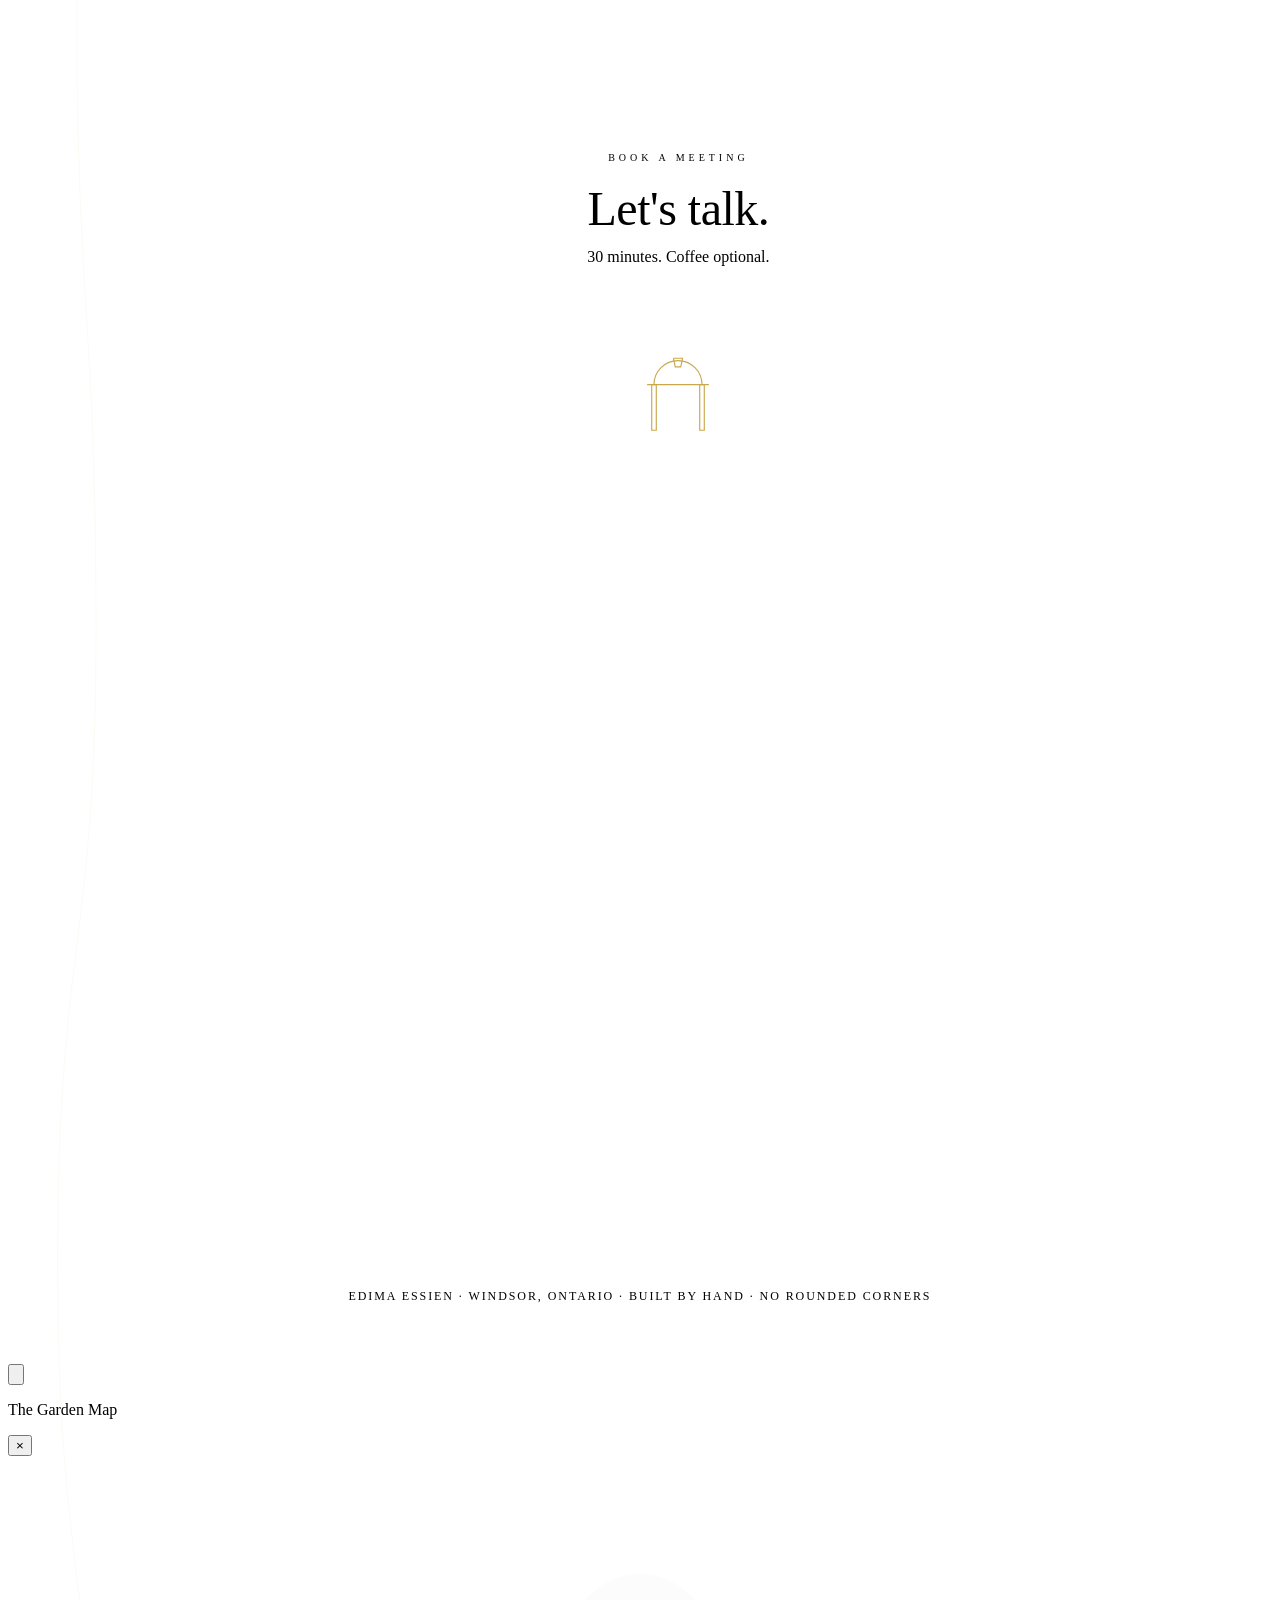
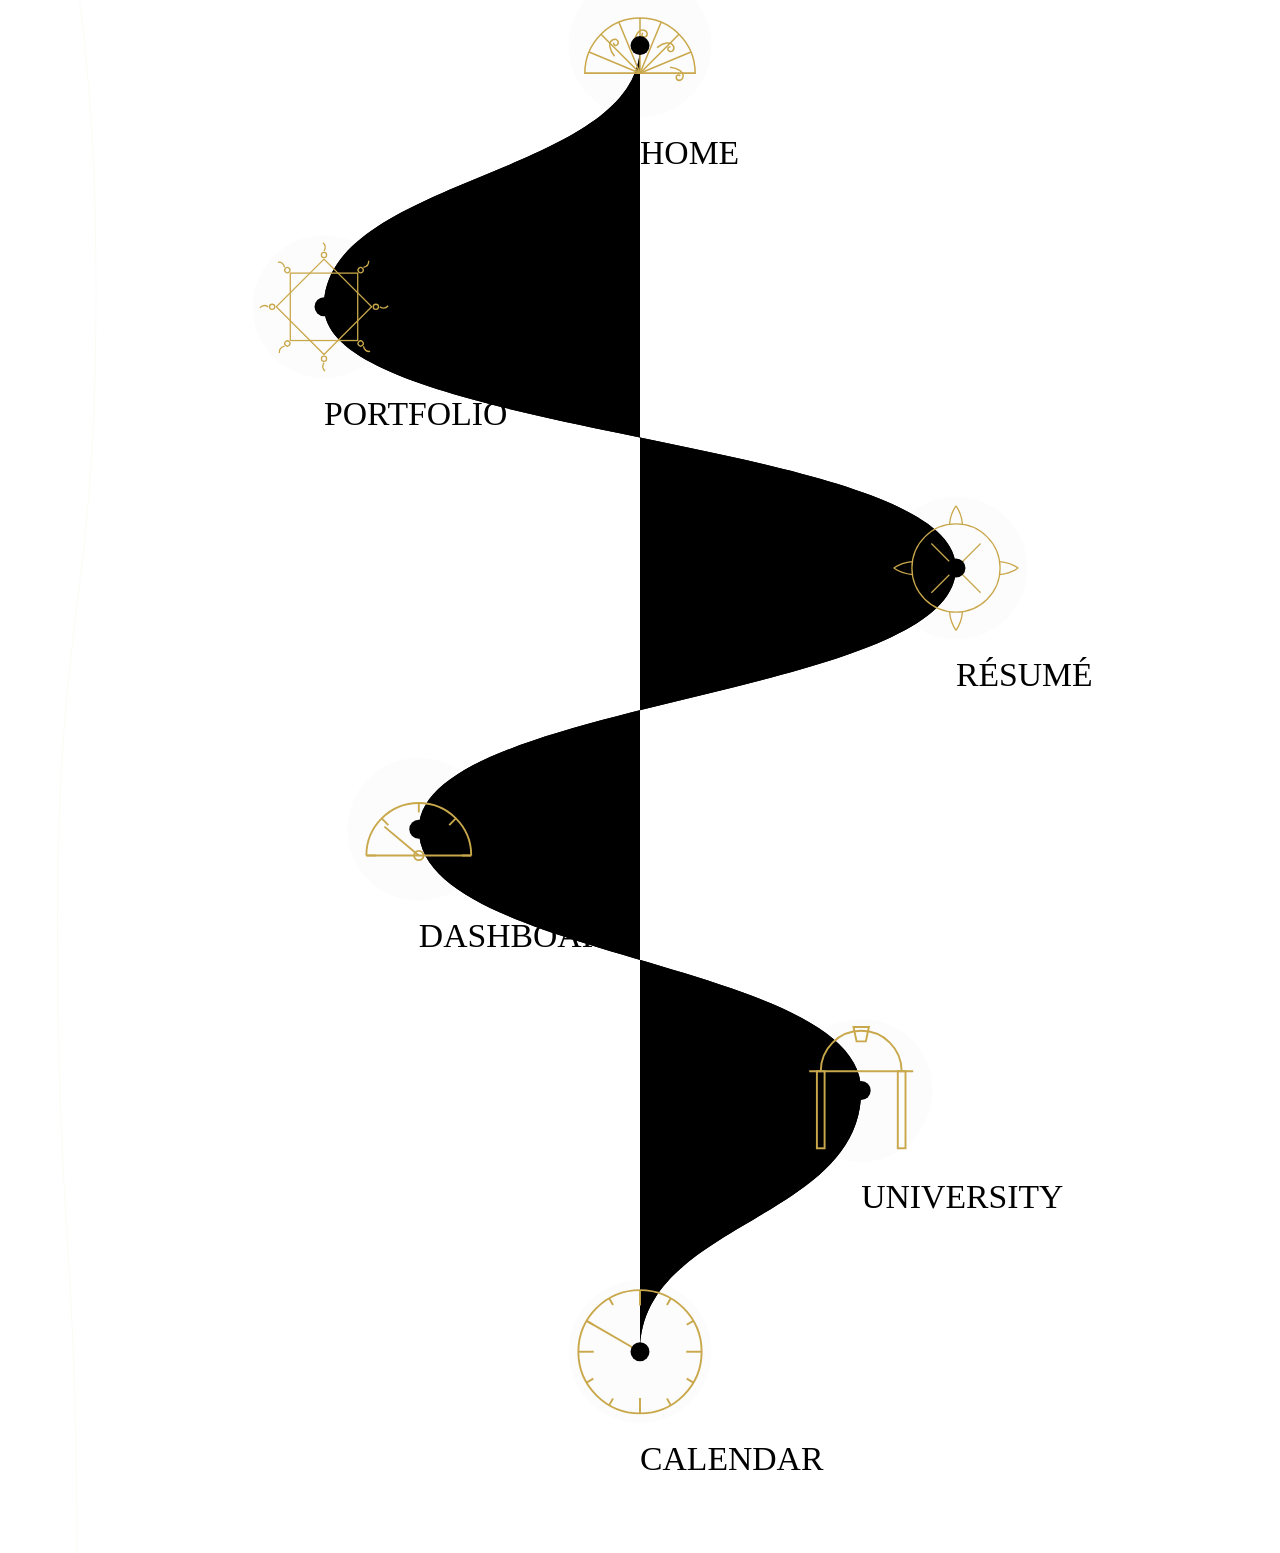
==== calendar.html @ 0ac31680 "Add files via upload" ====
<!DOCTYPE html>
<html lang="en">
<head>
<meta charset="UTF-8">
<meta name="viewport" content="width=device-width, initial-scale=1.0">
<title>Book a Meeting &mdash; Edima Essien</title>
<meta name="description" content="Book a meeting with Edima Essien. 30 minutes. Coffee optional.">
<link rel="preconnect" href="https://fonts.googleapis.com">
<link rel="preconnect" href="https://fonts.gstatic.com" crossorigin>
<link rel="stylesheet" href="style.css">
<link href="https://fonts.googleapis.com/css2?family=Fraunces:ital,opsz,wght@0,9..144,300;0,9..144,400;0,9..144,500;0,9..144,600;1,9..144,300;1,9..144,400;1,9..144,500&family=Space+Grotesk:wght@300;400;500;600&display=swap" rel="stylesheet">
<style>
  .page-label{font-size:10px;font-weight:500;letter-spacing:4px;color:var(--gold);text-transform:uppercase;margin:0 0 18px;}
  .sec-title{font-size:10px;font-weight:500;letter-spacing:4px;color:var(--gold);text-transform:uppercase;margin:0 0 28px;}
  main{padding:0 8vw 0 14vw;}
  header.page-head{padding-top:16vh;padding-bottom:4vh;text-align:center;}
  .page-head h1{font-size:clamp(34px,5.5vw,48px);font-weight:400;letter-spacing:-.5px;margin:0 0 12px;}
  .page-head .sub{font-size:16px;color:var(--dim);margin:0;}

  /* the doorway above the clearing */
  #ornament-door{
    width:80px;height:80px;
    margin:6vh auto 5vh;
    opacity:1;
  }
  #ornament-door svg{width:100%;height:100%;display:block;overflow:visible;}
  #ornament-door .dr{stroke-dasharray:100;stroke-dashoffset:100;}
  #ornament-door.active .dr{stroke-dashoffset:0;}

  /* the clearing in the garden: Calendly stays white by design */
  .clearing{
    max-width:900px;
    margin:0 auto;
  }

  html.js .rv{opacity:0;transform:translateY(24px);transition:opacity .7s ease-out,transform .7s ease-out;}
  html.js .in .rv{opacity:1;transform:translateY(0);}
  @media (prefers-reduced-motion:reduce){
    html.js .rv{opacity:1;transform:none;transition:none;}
  }
  @media (max-width:767px){
    #live-spine{stroke-width:1px;}
    main{padding:0 5vw 0 16vw;}
  }
  @media (prefers-reduced-motion:reduce){
    #ornament-door .dr{stroke-dashoffset:0 !important;transition:none !important;}
  }
</style>
</head>
<body>
<svg id="spine" style="position:absolute;top:0;left:0;width:100%;pointer-events:none;z-index:0;overflow:visible" aria-hidden="true">
  <path id="ghost-spine" fill="none" stroke="#C9A84C" stroke-width="1" opacity="0.06" d=""/>
  <path id="live-spine" fill="none" stroke="#C9A84C" stroke-width="1.5" d=""/>
</svg>
<main id="page-content" style="position:relative;z-index:1">

  <header class="page-head in" data-reveal>
    <p class="page-label rv">Book a Meeting</p>
    <h1 class="rv">Let's talk.</h1>
    <p class="sub rv">30 minutes. Coffee optional.</p>
  </header>

  <div class="o-inflow" id="ornament-door" aria-hidden="true"></div>

  <div class="clearing">
    <!-- Replace [EDIMA-USERNAME] with your Calendly username -->
    <div class="calendly-inline-widget"
         data-url="https://calendly.com/[EDIMA-USERNAME]"
         style="min-width:320px;height:700px;">
    </div>
    <script src="https://assets.calendly.com/assets/external/widget.js" async></script>
  </div>

</main>
<footer style="position:relative;z-index:1;text-align:center;padding:12vh 6vw 60px;font-size:12px;letter-spacing:.16em;text-transform:uppercase;color:var(--dim)">Edima Essien &middot; Windsor, Ontario &middot; Built by hand &middot; No rounded corners</footer>
<script>
(function(){
  document.documentElement.classList.add('js');
  var reduced = window.matchMedia('(prefers-reduced-motion: reduce)').matches;

  /* ---------- left-edge spine ---------- */
  var spine = document.getElementById('spine');
  var ghost = document.getElementById('ghost-spine');
  var live  = document.getElementById('live-spine');
  var total = 0;
  function progress(){
    var max = document.documentElement.scrollHeight - window.innerHeight;
    if (max <= 0) return 1;
    return Math.min(1, Math.max(0, window.scrollY / max));
  }
  function buildSpine(){
    spine.setAttribute('height', 0);
    var h = document.documentElement.scrollHeight;
    var w = window.innerWidth;
    var x0 = w * 0.06;
    var amp = Math.max(8, w * 0.015);
    var segs = Math.max(3, Math.round(h / 700));
    var d = 'M ' + x0 + ' 0';
    var prevX = x0;
    for (var i = 1; i <= segs; i++){
      var x = (i === segs) ? x0 : x0 + amp * (i % 2 === 1 ? 1 : -1);
      var y2 = h * i / segs;
      var ym = h * (i - 0.5) / segs;
      d += ' C ' + prevX + ' ' + ym + ', ' + x + ' ' + ym + ', ' + x + ' ' + y2;
      prevX = x;
    }
    ghost.setAttribute('d', d);
    live.setAttribute('d', d);
    spine.setAttribute('height', h);
    total = live.getTotalLength();
    live.style.strokeDasharray = total;
    live.style.strokeDashoffset = reduced ? 0 : total * (1 - progress());
  }
  window.addEventListener('scroll', function(){
    if (reduced || !total) return;
    live.style.strokeDashoffset = total * (1 - progress());
  }, { passive: true });
  var rt = null;
  window.addEventListener('resize', function(){ clearTimeout(rt); rt = setTimeout(buildSpine, 160); });
  window.addEventListener('load', buildSpine);
  if (document.fonts && document.fonts.ready){ document.fonts.ready.then(function(){ setTimeout(buildSpine, 50); }); }

  /* ---------- scroll entrance ---------- */
  var revealTargets = Array.prototype.slice.call(document.querySelectorAll('[data-reveal]'));
  revealTargets.forEach(function(t){
    Array.prototype.forEach.call(t.querySelectorAll('.rv'), function(el, i){
      el.style.transitionDelay = (i * 90) + 'ms';
    });
  });
  if (reduced || !('IntersectionObserver' in window)){
    revealTargets.forEach(function(t){ t.classList.add('in'); });
  } else {
    var io = new IntersectionObserver(function(entries){
      entries.forEach(function(entry){
        if (entry.isIntersecting){ entry.target.classList.add('in'); io.unobserve(entry.target); }
      });
    }, { threshold: 0.08 });
    revealTargets.forEach(function(t){ io.observe(t); });
  }


  /* ---------- the Palladian doorway, full draw on page load ----------
     columns (0ms), lintel (300ms), arch (500ms over 600ms), keystone (900ms) */
  function attrs(delay, dur){
    return 'class="dr" pathLength="100" style="transition:stroke-dashoffset ' + dur + 'ms ease-out ' + delay + 'ms"';
  }
  (function(){
    var s = '';
    s += '<rect ' + attrs(0,450) + ' x="-23" y="-10" width="4" height="40"/>';
    s += '<rect ' + attrs(0,450) + ' x="19" y="-10" width="4" height="40"/>';
    s += '<path ' + attrs(300,300) + ' d="M -27 -10 L 27 -10"/>';
    s += '<path ' + attrs(500,600) + ' d="M -21 -10 A 21 21 0 0 1 21 -10"/>';
    s += '<path ' + attrs(900,350) + ' d="M -4 -33 L 4 -33 L 2.4 -25.5 L -2.4 -25.5 Z"/>';
    var door = document.getElementById('ornament-door');
    door.innerHTML = '<svg viewBox="-35 -35 70 70" xmlns="http://www.w3.org/2000/svg">' +
      '<g fill="none" stroke="#C9A84C" stroke-width="1">' + s + '</g></svg>';
    requestAnimationFrame(function(){
      requestAnimationFrame(function(){ door.classList.add('active'); });
    });
  })();

  buildSpine();
})();
</script>

<!-- ============================================================
     GARDEN MAP NAVIGATION — shared component
     Paste this block just before </body> on every page.
     Requires style.css to be linked in <head>.
     ============================================================ -->
<button id="garden-trigger" aria-label="Open the garden map" aria-haspopup="dialog"></button>

<div id="garden-overlay" class="gm-overlay" role="dialog" aria-modal="true" aria-label="Garden map navigation">
  <p class="gm-title">The Garden Map</p>
  <button id="garden-close" aria-label="Close the garden map">&times;</button>
  <svg id="garden-map" viewBox="0 0 600 800" preserveAspectRatio="xMidYMid meet" xmlns="http://www.w3.org/2000/svg"></svg>
</div>

<script>
/* ---------- page transitions (global, per spec) ---------- */
function navigateTo(url){
  var reduced = window.matchMedia('(prefers-reduced-motion: reduce)').matches;
  if (reduced){ window.location.href = url; return; }
  document.body.style.transition = 'opacity 400ms ease';
  document.body.style.opacity = 0;
  setTimeout(function(){ window.location.href = url; }, 400);
}

(function(){
  var reduced = window.matchMedia('(prefers-reduced-motion: reduce)').matches;

  /* ---------- fade in on load ---------- */
  if (!reduced){
    document.body.style.opacity = '0';
    requestAnimationFrame(function(){
      document.body.style.transition = 'opacity 400ms ease';
      requestAnimationFrame(function(){ document.body.style.opacity = '1'; });
    });
  }

  /* ---------- the six destinations ----------
     each page carries one ornament symbol from the Kent system.
     swing values reuse the spine logic: the map path meanders
     between nodes exactly like the site spine. */
  var PAGES = [
    { key:'home',       label:'HOME',       url:'index.html',      swing: 0    },
    { key:'portfolio',  label:'PORTFOLIO',  url:'portfolio.html',  swing:-1    },
    { key:'resume',     label:'R\u00C9SUM\u00C9', url:'resume.html', swing: 1   },
    { key:'dashboard',  label:'DASHBOARD',  url:'dashboard.html',  swing:-0.7  },
    { key:'university', label:'UNIVERSITY', url:'university.html', swing: 0.7  },
    { key:'calendar',   label:'CALENDAR',   url:'calendar.html',   swing: 0    }
  ];

  /* ---------- ornament geometry (uniform 500ms hover reveal) ----------
     every stroked element: class="dr" pathLength="100".
     builders return { span, inner } — span is the square viewBox extent. */
  function E(tag, a){
    var s = '<' + tag + ' class="dr" pathLength="100"';
    for (var k in a) s += ' ' + k + '="' + a[k] + '"';
    return s + '/>';
  }

  /* HOME: Palladian fan arch */
  function ornHome(){
    var s = E('path',{d:'M -36 18 A 36 36 0 0 1 36 18 L -36 18 Z'});
    for (var i = 0; i <= 8; i++){
      var a = i * 22.5 * Math.PI / 180;
      s += E('path',{d:'M 0 18 L ' + (36*Math.cos(a)).toFixed(2) + ' ' + (18 - 36*Math.sin(a)).toFixed(2)});
    }
    var curl = 'M 0 -20 C 1.5 -25, 5 -28.5, 8 -27 C 10.5 -25.8, 10 -22.5, 7.5 -22.6 C 5.8 -22.7, 5.6 -24.6, 7 -25.4';
    [11.25,56.25,101.25,146.25].forEach(function(t){
      s += E('path',{d:curl, transform:'translate(0,18) rotate(' + (90 - t).toFixed(2) + ')'});
    });
    return { span:88, inner:s };
  }

  /* PORTFOLIO: eight-pointed star with botanical points */
  function ornPortfolio(){
    var s = E('rect',{x:-26,y:-26,width:52,height:52});
    s += E('rect',{x:-26,y:-26,width:52,height:52,transform:'rotate(45)'});
    for (var i = 0; i < 8; i++){
      s += '<g transform="rotate(' + (i*45) + ')">'
         + E('circle',{cx:0,cy:-40,r:2})
         + E('path',{d:'M 0 -43 C 1.5 -45.5, 1 -48, -0.8 -49.5'})
         + '</g>';
    }
    return { span:104, inner:s };
  }

  /* RESUME: botanical medallion */
  function ornResume(){
    var s = E('circle',{r:34});
    s += E('path',{d:'M -19 -19 L 19 19'}) + E('path',{d:'M -19 19 L 19 -19'});
    [0,90,180,270].forEach(function(r){
      s += '<g transform="rotate(' + r + ')">'
         + E('path',{d:'M -5 -33.6 C -4.5 -40, -2.5 -44.5, 0 -48'})
         + E('path',{d:'M 5 -33.6 C 4.5 -40, 2.5 -44.5, 0 -48'})
         + '</g>';
    });
    return { span:104, inner:s };
  }

  /* DASHBOARD: gauge — Palladian arch as instrument */
  function ornDashboard(){
    var s = E('path',{d:'M -28 14 L 28 14'});
    s += E('path',{d:'M -28 14 A 28 28 0 0 1 28 14'});
    [0,45,90,135,180].forEach(function(a){
      s += E('path',{d:'M 0 -28 L 0 -23', transform:'translate(0,14) rotate(' + (a - 90) + ')'});
    });
    s += E('path',{d:'M 0 0 L 0 -24', transform:'translate(0,14) rotate(-50)'});
    s += E('circle',{cx:0,cy:14,r:2.5});
    return { span:72, inner:s };
  }

  /* UNIVERSITY: Palladian doorway */
  function ornUniversity(){
    var s = E('rect',{x:-23,y:-10,width:4,height:40});
    s += E('rect',{x:19,y:-10,width:4,height:40});
    s += E('path',{d:'M -27 -10 L 27 -10'});
    s += E('path',{d:'M -21 -10 A 21 21 0 0 1 21 -10'});
    s += E('path',{d:'M -4 -33 L 4 -33 L 2.4 -25.5 L -2.4 -25.5 Z'});
    return { span:70, inner:s };
  }

  /* CALENDAR: sundial */
  function ornCalendar(){
    var s = E('circle',{r:32});
    for (var i = 0; i < 12; i++){
      s += E('path',{d:'M 0 -32 L 0 ' + (i % 3 === 0 ? -24 : -28), transform:'rotate(' + (i*30) + ')'});
    }
    s += E('path',{d:'M 0 0 L 0 -32', transform:'rotate(300)'});
    return { span:70, inner:s };
  }

  var ORN = {
    home: ornHome, portfolio: ornPortfolio, resume: ornResume,
    dashboard: ornDashboard, university: ornUniversity, calendar: ornCalendar
  };

  /* ---------- detect current page ---------- */
  var file = (window.location.pathname.split('/').pop() || 'index.html').toLowerCase();
  var current = 'home';
  PAGES.forEach(function(p){ if (p.url === file) current = p.key; });

  /* ---------- trigger: current page's ornament, fully drawn ---------- */
  var trigger = document.getElementById('garden-trigger');
  (function(){
    var o = ORN[current]();
    var h = o.span / 2;
    trigger.innerHTML =
      '<svg viewBox="' + (-h) + ' ' + (-h) + ' ' + o.span + ' ' + o.span + '" xmlns="http://www.w3.org/2000/svg">' +
      '<g fill="none" stroke="#C9A84C" stroke-width="2">' + o.inner + '</g></svg>';
  })();

  /* ---------- the map: spine logic between six nodes ---------- */
  var map = document.getElementById('garden-map');
  var CX = 300, AMP = 150, Y0 = 90, STEP = 124, NODE = 64;

  var nodesXY = PAGES.map(function(p, i){
    return { x: CX + AMP * p.swing, y: Y0 + i * STEP };
  });

  var d = 'M ' + nodesXY[0].x + ' ' + nodesXY[0].y;
  for (var i = 1; i < nodesXY.length; i++){
    var a = nodesXY[i-1], b = nodesXY[i];
    var ym = (a.y + b.y) / 2;
    d += ' C ' + a.x + ' ' + ym + ', ' + b.x + ' ' + ym + ', ' + b.x + ' ' + b.y;
  }

  var svgStr = '<path class="gm-ghost" d="' + d + '"/>' +
               '<path class="gm-live" id="gm-live" d="' + d + '"/>';

  PAGES.forEach(function(p, i){
    var o = ORN[p.key]();
    var k = (NODE / o.span).toFixed(4);
    var pos = nodesXY[i];
    svgStr +=
      '<g class="gm-node' + (p.key === current ? ' current' : '') + '"' +
      ' transform="translate(' + pos.x + ',' + pos.y + ')"' +
      ' role="link" tabindex="0" aria-label="' + p.label + '"' +
      ' data-url="' + p.url + '"' +
      ' onclick="navigateTo(\'' + p.url + '\')">' +
      '<circle r="34" fill="rgba(15,15,13,0.01)" stroke="none"/>' + /* hit area */
      '<g fill="none" stroke="#C9A84C" stroke-width="1" transform="scale(' + k + ')">' + o.inner + '</g>' +
      '<circle class="gm-base" r="4.5"/>' +
      '<text class="gm-label" y="56">' + p.label + '</text>' +
      '</g>';
  });
  map.innerHTML = svgStr;

  /* live path draws when the map opens */
  var gmLive = document.getElementById('gm-live');
  var len = 2000;
  try { len = gmLive.getTotalLength(); } catch(e){}
  gmLive.style.strokeDasharray = len;
  gmLive.style.strokeDashoffset = reduced ? 0 : len;

  /* ---------- open / close ---------- */
  var overlay = document.getElementById('garden-overlay');
  var closeBtn = document.getElementById('garden-close');

  function openMap(){
    overlay.classList.add('open');
    if (!reduced){
      requestAnimationFrame(function(){ gmLive.style.strokeDashoffset = 0; });
    }
    closeBtn.focus();
  }
  function closeMap(){
    overlay.classList.remove('open');
    if (!reduced) gmLive.style.strokeDashoffset = len;
    trigger.focus();
  }

  trigger.addEventListener('click', openMap);
  closeBtn.addEventListener('click', closeMap);
  overlay.addEventListener('click', function(e){
    if (e.target === overlay) closeMap();
  });
  document.addEventListener('keydown', function(e){
    if (e.key === 'Escape' && overlay.classList.contains('open')) closeMap();
    if ((e.key === 'Enter' || e.key === ' ') &&
        document.activeElement && document.activeElement.classList &&
        document.activeElement.classList.contains('gm-node')){
      e.preventDefault();
      navigateTo(document.activeElement.getAttribute('data-url'));
    }
  });
})();
</script>
<!-- ============================================================
     END GARDEN MAP NAVIGATION
     ============================================================ -->

</body>
</html>
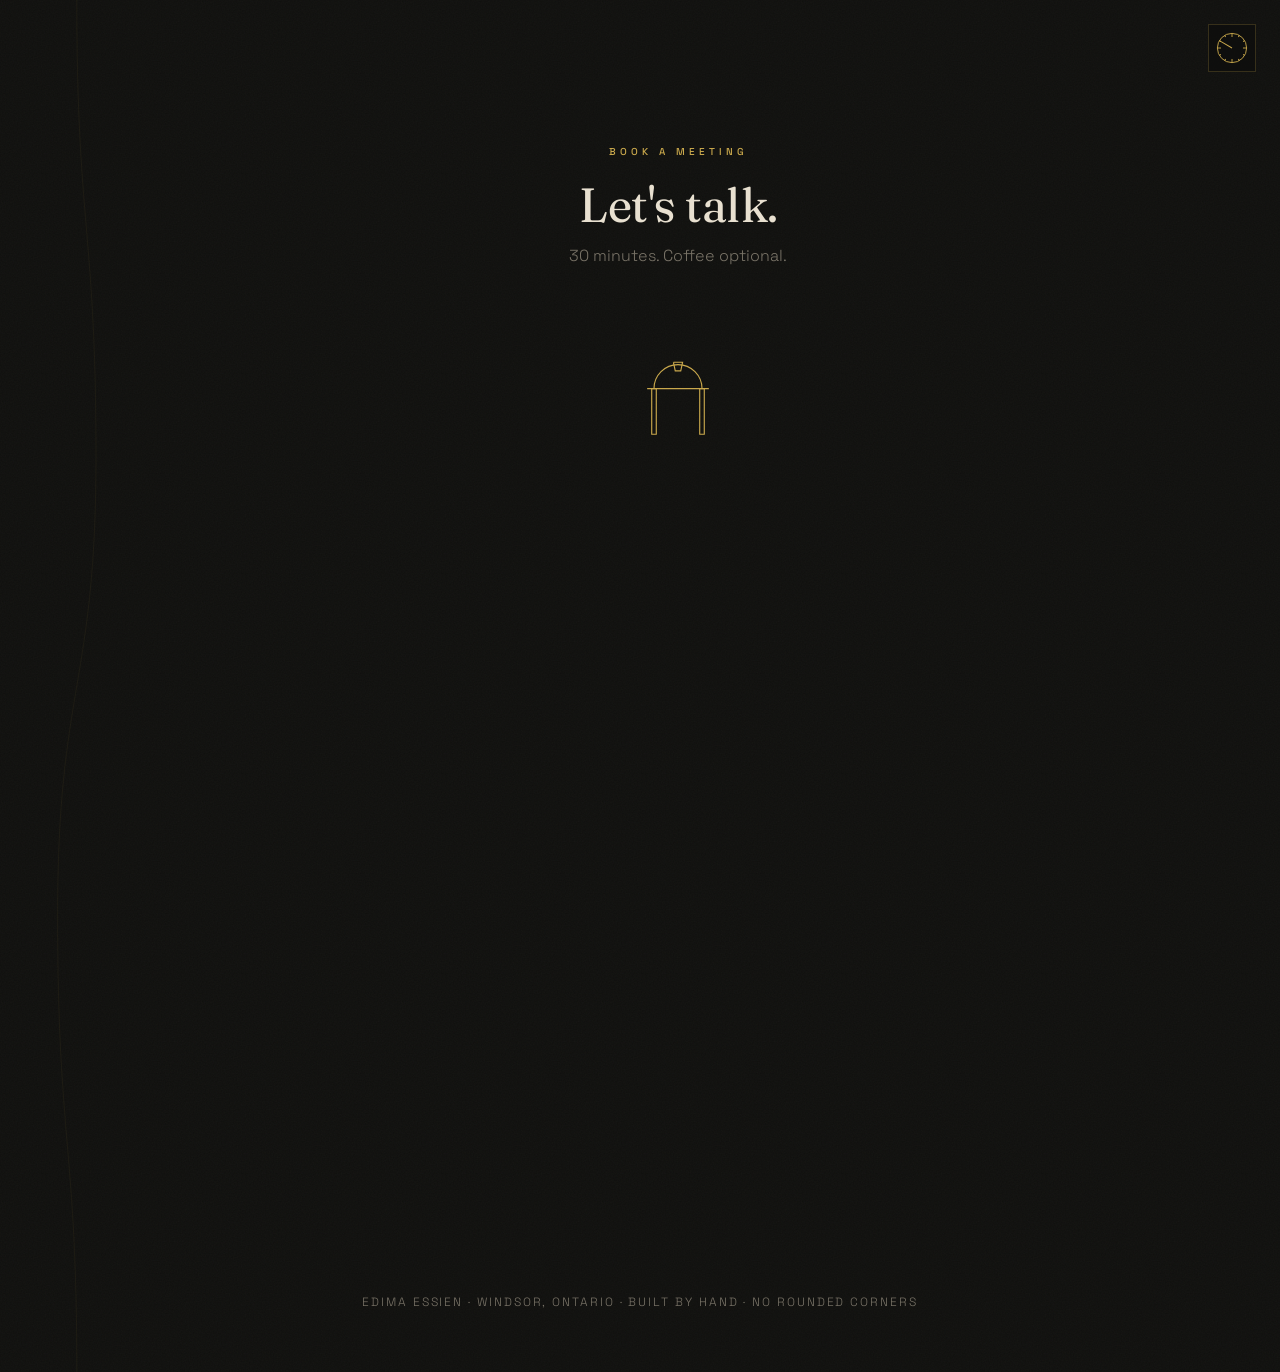
==== commit 9f4f2f3f: "Add files via upload" ====
--- a/calendar.html
+++ b/calendar.html
@@ -164,20 +164,21 @@
 </script>
 
 <!-- ============================================================
-     GARDEN MAP NAVIGATION — shared component
+     GARDEN MAP NAVIGATION (cosmic) : shared component
      Paste this block just before </body> on every page.
      Requires style.css to be linked in <head>.
      ============================================================ -->
 <button id="garden-trigger" aria-label="Open the garden map" aria-haspopup="dialog"></button>
 
 <div id="garden-overlay" class="gm-overlay" role="dialog" aria-modal="true" aria-label="Garden map navigation">
+  <canvas id="gm-canvas" aria-hidden="true"></canvas>
   <p class="gm-title">The Garden Map</p>
   <button id="garden-close" aria-label="Close the garden map">&times;</button>
   <svg id="garden-map" viewBox="0 0 600 800" preserveAspectRatio="xMidYMid meet" xmlns="http://www.w3.org/2000/svg"></svg>
 </div>
 
 <script>
-/* ---------- page transitions (global, per spec) ---------- */
+/* ---------- page transitions (global) ---------- */
 function navigateTo(url){
   var reduced = window.matchMedia('(prefers-reduced-motion: reduce)').matches;
   if (reduced){ window.location.href = url; return; }
@@ -188,6 +189,7 @@
 
 (function(){
   var reduced = window.matchMedia('(prefers-reduced-motion: reduce)').matches;
+  var NS = 'http://www.w3.org/2000/svg';
 
   /* ---------- fade in on load ---------- */
   if (!reduced){
@@ -198,10 +200,7 @@
     });
   }
 
-  /* ---------- the six destinations ----------
-     each page carries one ornament symbol from the Kent system.
-     swing values reuse the spine logic: the map path meanders
-     between nodes exactly like the site spine. */
+  /* ---------- the six destinations ---------- */
   var PAGES = [
     { key:'home',       label:'HOME',       url:'index.html',      swing: 0    },
     { key:'portfolio',  label:'PORTFOLIO',  url:'portfolio.html',  swing:-1    },
@@ -211,16 +210,14 @@
     { key:'calendar',   label:'CALENDAR',   url:'calendar.html',   swing: 0    }
   ];
 
-  /* ---------- ornament geometry (uniform 500ms hover reveal) ----------
-     every stroked element: class="dr" pathLength="100".
-     builders return { span, inner } — span is the square viewBox extent. */
+  /* ---------- ornament geometry ----------
+     every element: class="dr", pathLength="100", and explicit fill="none".
+     stroke only; nothing in the map ever fills. */
   function E(tag, a){
-    var s = '<' + tag + ' class="dr" pathLength="100"';
+    var s = '<' + tag + ' class="dr" pathLength="100" fill="none"';
     for (var k in a) s += ' ' + k + '="' + a[k] + '"';
     return s + '/>';
   }
-
-  /* HOME: Palladian fan arch */
   function ornHome(){
     var s = E('path',{d:'M -36 18 A 36 36 0 0 1 36 18 L -36 18 Z'});
     for (var i = 0; i <= 8; i++){
@@ -233,8 +230,6 @@
     });
     return { span:88, inner:s };
   }
-
-  /* PORTFOLIO: eight-pointed star with botanical points */
   function ornPortfolio(){
     var s = E('rect',{x:-26,y:-26,width:52,height:52});
     s += E('rect',{x:-26,y:-26,width:52,height:52,transform:'rotate(45)'});
@@ -246,8 +241,6 @@
     }
     return { span:104, inner:s };
   }
-
-  /* RESUME: botanical medallion */
   function ornResume(){
     var s = E('circle',{r:34});
     s += E('path',{d:'M -19 -19 L 19 19'}) + E('path',{d:'M -19 19 L 19 -19'});
@@ -259,8 +252,6 @@
     });
     return { span:104, inner:s };
   }
-
-  /* DASHBOARD: gauge — Palladian arch as instrument */
   function ornDashboard(){
     var s = E('path',{d:'M -28 14 L 28 14'});
     s += E('path',{d:'M -28 14 A 28 28 0 0 1 28 14'});
@@ -271,8 +262,6 @@
     s += E('circle',{cx:0,cy:14,r:2.5});
     return { span:72, inner:s };
   }
-
-  /* UNIVERSITY: Palladian doorway */
   function ornUniversity(){
     var s = E('rect',{x:-23,y:-10,width:4,height:40});
     s += E('rect',{x:19,y:-10,width:4,height:40});
@@ -281,8 +270,6 @@
     s += E('path',{d:'M -4 -33 L 4 -33 L 2.4 -25.5 L -2.4 -25.5 Z'});
     return { span:70, inner:s };
   }
-
-  /* CALENDAR: sundial */
   function ornCalendar(){
     var s = E('circle',{r:32});
     for (var i = 0; i < 12; i++){
@@ -291,7 +278,6 @@
     s += E('path',{d:'M 0 0 L 0 -32', transform:'rotate(300)'});
     return { span:70, inner:s };
   }
-
   var ORN = {
     home: ornHome, portfolio: ornPortfolio, resume: ornResume,
     dashboard: ornDashboard, university: ornUniversity, calendar: ornCalendar
@@ -302,7 +288,7 @@
   var current = 'home';
   PAGES.forEach(function(p){ if (p.url === file) current = p.key; });
 
-  /* ---------- trigger: current page's ornament, fully drawn ---------- */
+  /* ---------- trigger ---------- */
   var trigger = document.getElementById('garden-trigger');
   (function(){
     var o = ORN[current]();
@@ -310,6 +296,10 @@
     trigger.innerHTML =
       '<svg viewBox="' + (-h) + ' ' + (-h) + ' ' + o.span + ' ' + o.span + '" xmlns="http://www.w3.org/2000/svg">' +
       '<g fill="none" stroke="#C9A84C" stroke-width="2">' + o.inner + '</g></svg>';
+    Array.prototype.forEach.call(trigger.querySelectorAll('.dr'), function(el){
+      el.style.strokeDasharray = 'none';
+      el.style.strokeDashoffset = '0';
+    });
   })();
 
   /* ---------- the map: spine logic between six nodes ---------- */
@@ -319,7 +309,6 @@
   var nodesXY = PAGES.map(function(p, i){
     return { x: CX + AMP * p.swing, y: Y0 + i * STEP };
   });
-
   var d = 'M ' + nodesXY[0].x + ' ' + nodesXY[0].y;
   for (var i = 1; i < nodesXY.length; i++){
     var a = nodesXY[i-1], b = nodesXY[i];
@@ -327,8 +316,11 @@
     d += ' C ' + a.x + ' ' + ym + ', ' + b.x + ' ' + ym + ', ' + b.x + ' ' + b.y;
   }
 
-  var svgStr = '<path class="gm-ghost" d="' + d + '"/>' +
-               '<path class="gm-live" id="gm-live" d="' + d + '"/>';
+  /* the spiral path: three layered strokes on the same d, all fill="none" */
+  var svgStr =
+    '<path class="gm-glow" fill="none" d="' + d + '"/>' +
+    '<path class="gm-coreglow" fill="none" d="' + d + '"/>' +
+    '<path class="gm-thread" fill="none" d="' + d + '"/>';
 
   PAGES.forEach(function(p, i){
     var o = ORN[p.key]();
@@ -337,45 +329,241 @@
     svgStr +=
       '<g class="gm-node' + (p.key === current ? ' current' : '') + '"' +
       ' transform="translate(' + pos.x + ',' + pos.y + ')"' +
+      ' style="--dd:' + (900 + i*150) + 'ms;--ld:' + (1200 + i*100) + 'ms"' +
       ' role="link" tabindex="0" aria-label="' + p.label + '"' +
       ' data-url="' + p.url + '"' +
       ' onclick="navigateTo(\'' + p.url + '\')">' +
-      '<circle r="34" fill="rgba(15,15,13,0.01)" stroke="none"/>' + /* hit area */
-      '<g fill="none" stroke="#C9A84C" stroke-width="1" transform="scale(' + k + ')">' + o.inner + '</g>' +
+      /* burst layer sits outside the counter-rotating group so expanding
+         circles never disturb its bounding box */
+      '<g class="gm-burst"></g>' +
+      '<g class="gm-upright">' +
+      /* symmetric r=60 hit area keeps the fill-box center exactly on the
+         path point, so the counter-rotation pivot is exact */
+      '<circle r="60" fill="none" stroke="none" pointer-events="all"/>' +
+      '<g class="gm-ornwrap"><g fill="none" stroke="#C9A84C" stroke-width="1" transform="scale(' + k + ')">' + o.inner + '</g></g>' +
       '<circle class="gm-base" r="4.5"/>' +
-      '<text class="gm-label" y="56">' + p.label + '</text>' +
-      '</g>';
+      '<text class="gm-label" y="50">' + p.label + '</text>' +
+      '</g></g>';
   });
   map.innerHTML = svgStr;
 
-  /* live path draws when the map opens */
-  var gmLive = document.getElementById('gm-live');
-  var len = 2000;
-  try { len = gmLive.getTotalLength(); } catch(e){}
-  gmLive.style.strokeDasharray = len;
-  gmLive.style.strokeDashoffset = reduced ? 0 : len;
+  var glow = map.querySelector('.gm-glow');
+  var coreglow = map.querySelector('.gm-coreglow');
+  var pathLen = 2000;
+  try { pathLen = glow.getTotalLength(); } catch(e){}
+
+  /* ---------- supernova bursts ---------- */
+  function burst(node, strong){
+    if (reduced) return;
+    var layer = node.querySelector('.gm-burst');
+    [60, 80, 100].forEach(function(r, i){
+      var c = document.createElementNS(NS, 'circle');
+      c.setAttribute('r', r);
+      c.setAttribute('fill', 'none');
+      c.setAttribute('stroke', '#C9A84C');
+      c.setAttribute('stroke-width', strong ? 2 : 1.25);
+      c.style.opacity = '0';
+      c.style.animation = 'gmNova 800ms ease-out ' + (i * 150) + 'ms forwards';
+      layer.appendChild(c);
+      setTimeout(function(){ if (c.parentNode) c.parentNode.removeChild(c); }, 1500 + i * 150);
+    });
+  }
+
+  /* ---------- deep space canvas: nebula, star field, shooting stars ---------- */
+  var overlay = document.getElementById('garden-overlay');
+  var canvas = document.getElementById('gm-canvas');
+  var ctx = canvas.getContext('2d');
+  var stars = [], shoots = [], rafId = null, openT = 0, nextShoot = 0;
+
+  function easeOut(t){ return 1 - Math.pow(1 - t, 3); }
+  function clamp01(v){ return Math.min(1, Math.max(0, v)); }
+
+  function sizeCanvas(){
+    var dpr = Math.min(2, window.devicePixelRatio || 1);
+    var w = overlay.clientWidth, h = overlay.clientHeight;
+    canvas.width = w * dpr; canvas.height = h * dpr;
+    ctx.setTransform(dpr, 0, 0, dpr, 0, 0);
+    genStars(w, h);
+  }
+  function genStars(w, h){
+    stars = [];
+    var layers = [
+      { n:140, r:[0.5,0.5], a:[0.2,0.4], p:[3000,5000] }, /* far */
+      { n:100, r:[1,1],     a:[0.4,0.7], p:[1500,3000] }, /* mid */
+      { n:60,  r:[1.5,2],   a:[0.8,1.0], p:[800,1500]  }  /* near */
+    ];
+    var cx = w/2, cy = h/2, reach = Math.hypot(w, h) * 0.62;
+    layers.forEach(function(L){
+      for (var i = 0; i < L.n; i++){
+        var fx = Math.random() * w, fy = Math.random() * h;
+        var dx = fx - cx, dy = fy - cy, m = Math.hypot(dx, dy) || 1;
+        stars.push({
+          fx: fx, fy: fy,
+          ex: cx + dx/m * reach, ey: cy + dy/m * reach, /* warp-in start, beyond the edge */
+          r: L.r[0] + Math.random() * (L.r[1] - L.r[0]),
+          a: L.a[0] + Math.random() * (L.a[1] - L.a[0]),
+          p: L.p[0] + Math.random() * (L.p[1] - L.p[0]),
+          ph: Math.random() * Math.PI * 2,
+          wd: Math.random() * 300,
+          c: Math.random() < 0.5 ? '255,255,255' : '255,244,224' /* white / warm white */
+        });
+      }
+    });
+  }
+
+  function paintNebula(t, w, h){
+    var alpha = 0.4 * easeOut(clamp01((t - 100) / 600)); /* step 2: fade in */
+    if (alpha <= 0) return;
+    var dmax = Math.max(w, h);
+    ctx.save();
+    ctx.translate(w/2, h/2);
+    ctx.rotate((t / 40000) * Math.PI * 2); /* one revolution every 40s */
+    ctx.globalAlpha = alpha;
+    if (ctx.createConicGradient){
+      var g = ctx.createConicGradient(0, 0, 0);
+      g.addColorStop(0.00, '#0F0F0D');
+      g.addColorStop(0.10, '#1a0a2e');
+      g.addColorStop(0.24, '#0F0F0D');
+      g.addColorStop(0.38, '#0d1b2a');
+      g.addColorStop(0.54, '#0F0F0D');
+      g.addColorStop(0.70, '#2a1500');
+      g.addColorStop(0.86, '#0F0F0D');
+      g.addColorStop(1.00, '#0F0F0D');
+      ctx.fillStyle = g;
+      ctx.fillRect(-dmax, -dmax, dmax*2, dmax*2);
+    } else {
+      /* fallback: three slowly orbiting radial arms */
+      [['#1a0a2e',0],['#0d1b2a',2.1],['#2a1500',4.2]].forEach(function(arm){
+        var ax = Math.cos(arm[1]) * dmax * 0.3, ay = Math.sin(arm[1]) * dmax * 0.3;
+        var rg = ctx.createRadialGradient(ax, ay, 0, ax, ay, dmax * 0.55);
+        rg.addColorStop(0, arm[0]); rg.addColorStop(1, 'rgba(15,15,13,0)');
+        ctx.fillStyle = rg;
+        ctx.fillRect(-dmax, -dmax, dmax*2, dmax*2);
+      });
+    }
+    ctx.restore();
+    /* radial falloff so the galaxy darkens toward the edges */
+    var v = ctx.createRadialGradient(w/2, h/2, Math.min(w,h)*0.2, w/2, h/2, Math.max(w,h)*0.75);
+    v.addColorStop(0, 'rgba(15,15,13,0)');
+    v.addColorStop(1, 'rgba(15,15,13,' + (alpha * 0.9) + ')');
+    ctx.fillStyle = v;
+    ctx.fillRect(0, 0, w, h);
+  }
+
+  function paintStars(t, now){
+    for (var i = 0; i < stars.length; i++){
+      var s = stars[i];
+      var wp = reduced ? 1 : easeOut(clamp01((t - 200 - s.wd) / 600)); /* step 3: warp in */
+      if (wp <= 0) continue;
+      var x = s.ex + (s.fx - s.ex) * wp;
+      var y = s.ey + (s.fy - s.ey) * wp;
+      var tw = reduced ? 1 : (0.7 + 0.3 * Math.sin((now / s.p) * Math.PI * 2 + s.ph));
+      ctx.globalAlpha = s.a * tw * wp;
+      ctx.fillStyle = 'rgb(' + s.c + ')';
+      ctx.beginPath();
+      ctx.arc(x, y, s.r * wp, 0, Math.PI * 2);
+      ctx.fill();
+    }
+    ctx.globalAlpha = 1;
+  }
+
+  function paintShoots(now, t, w, h){
+    if (reduced) return;
+    if (t > 1500 && now >= nextShoot){
+      var dir = Math.random() < 0.5 ? 1 : -1;
+      var ang = (25 + Math.random() * 20) * Math.PI / 180;
+      shoots.push({
+        x: Math.random() * w, y: Math.random() * h * 0.5,
+        ca: Math.cos(ang) * dir, sa: Math.sin(ang),
+        len: 80 + Math.random() * 40,
+        travel: 240 + Math.random() * 120,
+        start: now
+      });
+      nextShoot = now + 4000 + Math.random() * 3000; /* every 4 to 7 seconds */
+    }
+    for (var i = shoots.length - 1; i >= 0; i--){
+      var s = shoots[i];
+      var p = (now - s.start) / 600;
+      if (p >= 1){ shoots.splice(i, 1); continue; }
+      var hx = s.x + s.ca * s.travel * p;
+      var hy = s.y + s.sa * s.travel * p;
+      var tx = hx - s.ca * s.len;
+      var ty = hy - s.sa * s.len;
+      var g = ctx.createLinearGradient(hx, hy, tx, ty);
+      g.addColorStop(0, 'rgba(255,255,255,' + (0.9 * (1 - p)) + ')');
+      g.addColorStop(1, 'rgba(255,255,255,0)');
+      ctx.strokeStyle = g;
+      ctx.lineWidth = 1.2;
+      ctx.beginPath();
+      ctx.moveTo(hx, hy);
+      ctx.lineTo(tx, ty);
+      ctx.stroke();
+    }
+  }
+
+  function frame(now){
+    if (!openT) openT = now;
+    var t = now - openT;
+    var w = overlay.clientWidth, h = overlay.clientHeight;
+    ctx.fillStyle = '#0F0F0D';
+    ctx.fillRect(0, 0, w, h);
+    paintNebula(t, w, h);
+    paintStars(t, now);
+    paintShoots(now, t, w, h);
+    if (overlay.classList.contains('open') && !reduced){
+      rafId = requestAnimationFrame(frame);
+    }
+  }
 
   /* ---------- open / close ---------- */
-  var overlay = document.getElementById('garden-overlay');
   var closeBtn = document.getElementById('garden-close');
 
   function openMap(){
     overlay.classList.add('open');
-    if (!reduced){
-      requestAnimationFrame(function(){ gmLive.style.strokeDashoffset = 0; });
+    sizeCanvas();
+    openT = 0;
+    shoots = [];
+    nextShoot = performance.now() + 4000 + Math.random() * 3000;
+    if (reduced){
+      /* one static painting of the galaxy */
+      openT = performance.now() - 99999;
+      frame(performance.now());
+      glow.style.strokeDasharray = 'none';
+      coreglow.style.strokeDasharray = 'none';
+      glow.style.strokeDashoffset = '0';
+      coreglow.style.strokeDashoffset = '0';
+    } else {
+      /* step 4: spiral path draws itself in (800ms, from 500ms) */
+      [glow, coreglow].forEach(function(p){
+        p.style.transition = 'none';
+        p.style.strokeDasharray = pathLen;
+        p.style.strokeDashoffset = pathLen;
+      });
+      void map.getBoundingClientRect(); /* reflow */
+      [glow, coreglow].forEach(function(p){
+        p.style.transition = 'stroke-dashoffset .8s ease-out .5s';
+        p.style.strokeDashoffset = '0';
+      });
+      rafId = requestAnimationFrame(frame);
     }
     closeBtn.focus();
   }
   function closeMap(){
     overlay.classList.remove('open');
-    if (!reduced) gmLive.style.strokeDashoffset = len;
+    if (rafId){ cancelAnimationFrame(rafId); rafId = null; }
+    if (!reduced){
+      [glow, coreglow].forEach(function(p){
+        p.style.transition = 'none';
+        p.style.strokeDashoffset = pathLen;
+      });
+    }
     trigger.focus();
   }
 
   trigger.addEventListener('click', openMap);
   closeBtn.addEventListener('click', closeMap);
   overlay.addEventListener('click', function(e){
-    if (e.target === overlay) closeMap();
+    if (e.target === overlay || e.target === canvas || e.target === map) closeMap();
   });
   document.addEventListener('keydown', function(e){
     if (e.key === 'Escape' && overlay.classList.contains('open')) closeMap();
@@ -383,8 +571,22 @@
         document.activeElement && document.activeElement.classList &&
         document.activeElement.classList.contains('gm-node')){
       e.preventDefault();
+      burst(document.activeElement, true);
       navigateTo(document.activeElement.getAttribute('data-url'));
     }
+  });
+
+  /* hover supernova + click supernova at maximum intensity */
+  Array.prototype.forEach.call(map.querySelectorAll('.gm-node'), function(node){
+    node.addEventListener('mouseenter', function(){ burst(node, false); });
+    node.addEventListener('click', function(){ burst(node, true); });
+  });
+
+  var grt = null;
+  window.addEventListener('resize', function(){
+    if (!overlay.classList.contains('open')) return;
+    clearTimeout(grt);
+    grt = setTimeout(function(){ sizeCanvas(); if (reduced) frame(performance.now()); }, 150);
   });
 })();
 </script>
--- a/style.css
+++ b/style.css
@@ -0,0 +1,221 @@
+/* ============================================================
+   EDIMA ESSIEN — SHARED LAYER
+   Kent system: feral and refined. #0F0F0D / #C9A84C.
+   Linked by every page. Page-specific CSS stays in each page.
+   ============================================================ */
+
+:root{
+  --bg:#0F0F0D;
+  --gold:#C9A84C;
+  --ink:#E8E0D0;
+  --dim:#7A7468;
+  --card:#181814;
+  --card-hover:#1E1E18;
+  --hairline:rgba(201,168,76,.22);
+  --grain:url("data:image/svg+xml,%3Csvg xmlns='http://www.w3.org/2000/svg' width='200' height='200'%3E%3Cfilter id='n'%3E%3CfeTurbulence type='fractalNoise' baseFrequency='0.75' numOctaves='4' stitchTiles='stitch'/%3E%3C/filter%3E%3Crect width='200' height='200' filter='url(%23n)' opacity='0.035'/%3E%3C/svg%3E");
+}
+
+*,*::before,*::after{box-sizing:border-box;border-radius:0 !important;}
+html{scroll-behavior:smooth;}
+
+body{
+  margin:0;
+  background-color:var(--bg);
+  background-image:var(--grain);
+  background-repeat:repeat;
+  background-size:200px 200px;
+  color:var(--ink);
+  font-family:'Space Grotesk',sans-serif;
+  font-weight:300;
+  font-size:16px;
+  line-height:1.65;
+  overflow-x:hidden;
+}
+
+h1,h2,h3{
+  font-family:'Fraunces',serif;
+  font-optical-sizing:auto;
+  font-weight:400;
+  line-height:1.1;
+}
+
+::selection{background:var(--gold);color:var(--bg);}
+a{color:var(--gold);text-decoration:none;}
+:focus-visible{outline:1px solid var(--gold);outline-offset:4px;}
+
+.label{
+  font-size:11px;font-weight:500;letter-spacing:4px;
+  color:var(--gold);text-transform:uppercase;
+}
+
+/* ---------- ornament draw system (shared) ----------
+   any stroked SVG element with class="dr" and pathLength="100"
+   participates in stroke-dashoffset reveals. state rules are scoped
+   per context below and in page CSS. */
+.ornament .dr, .o-inflow .dr{
+  stroke-dasharray:100;
+  stroke-dashoffset:100;
+}
+.ornament.active .dr, .o-inflow.active .dr{
+  stroke-dashoffset:0;
+}
+
+/* ============================================================
+   NAVIGATION: THE GARDEN MAP (cosmic)
+   Deep space behind, ribbon of starlight between six star systems.
+   ============================================================ */
+
+/* 48x48 floating trigger, fixed top-right, shows current page ornament */
+#garden-trigger{
+  position:fixed;
+  top:24px;right:24px;
+  width:48px;height:48px;
+  padding:7px;
+  background:rgba(15,15,13,.85);
+  border:1px solid var(--hairline);
+  cursor:pointer;
+  z-index:90;
+  transition:border-color 160ms ease,background 160ms ease;
+}
+#garden-trigger:hover{border-color:var(--gold);background:var(--card);}
+#garden-trigger svg{width:100%;height:100%;display:block;overflow:visible;}
+
+/* full-screen overlay */
+.gm-overlay{
+  position:fixed;inset:0;
+  z-index:100;
+  background-color:#0F0F0D;
+  opacity:0;
+  pointer-events:none;
+  transition:opacity 400ms ease; /* sequence step 1: background fade */
+  display:flex;
+  align-items:center;
+  justify-content:center;
+}
+.gm-overlay.open{opacity:1;pointer-events:auto;}
+
+/* deep space: canvas behind the SVG (nebula, star field, shooting stars) */
+#gm-canvas{
+  position:absolute;inset:0;
+  width:100%;height:100%;
+  display:block;
+}
+
+.gm-title{
+  position:absolute;z-index:3;
+  top:32px;left:32px;margin:0;
+  font-size:11px;font-weight:500;letter-spacing:4px;
+  text-transform:uppercase;color:var(--gold);
+}
+#garden-close{
+  position:absolute;z-index:3;
+  top:18px;right:24px;
+  width:48px;height:48px;
+  background:transparent;border:0;
+  color:var(--gold);
+  font-family:'Space Grotesk',sans-serif;
+  font-size:30px;font-weight:300;line-height:1;
+  cursor:pointer;
+  transition:transform 200ms ease;
+}
+#garden-close:hover{transform:rotate(90deg);}
+
+/* the map: slow celestial rotation, contents counter-rotate to stay upright */
+#garden-map{
+  position:relative;z-index:2;
+  width:min(92vw,640px);
+  height:min(88vh,820px);
+  display:block;
+  overflow:visible;
+  pointer-events:none; /* only nodes are interactive; empty space closes */
+}
+.gm-overlay.open #garden-map{animation:gmSpin 60s linear infinite;}
+.gm-upright{transform-box:fill-box;transform-origin:center;}
+.gm-overlay.open .gm-upright{animation:gmCounterSpin 60s linear infinite;}
+@keyframes gmSpin{from{transform:rotate(0deg);}to{transform:rotate(360deg);}}
+@keyframes gmCounterSpin{from{transform:rotate(0deg);}to{transform:rotate(-360deg);}}
+
+/* the spiral path: three layered strokes, all fill="none", stroke only */
+.gm-glow{stroke:#C9A84C;stroke-width:8;opacity:.08;fill:none;}
+.gm-coreglow{stroke:#E8B84B;stroke-width:3;opacity:.3;fill:none;}
+.gm-thread{
+  stroke:#C9A84C;stroke-width:1.5;fill:none;
+  stroke-dasharray:12 8;
+  opacity:0;
+}
+.gm-overlay.open .gm-thread{
+  opacity:.9;
+  transition:opacity .4s ease 1.3s; /* appears once the draw-in completes */
+  animation:gmFlow 1.2s linear infinite; /* energy along the spiral */
+}
+@keyframes gmFlow{from{stroke-dashoffset:0;}to{stroke-dashoffset:-20;}}
+
+/* nodes: star systems */
+.gm-node{cursor:pointer;pointer-events:auto;}
+.gm-node .dr{stroke-dasharray:100;stroke-dashoffset:100;}
+.gm-overlay.open .gm-node .dr{
+  stroke-dashoffset:0;
+  transition:stroke-dashoffset .5s ease-out var(--dd,900ms); /* sequence step 5 */
+}
+.gm-node:hover .dr,
+.gm-node:focus-visible .dr{stroke-dashoffset:0;transition-delay:0ms;}
+
+.gm-ornwrap{
+  opacity:.8;
+  transform-box:fill-box;transform-origin:center;
+  transition:opacity .3s ease,transform .3s ease;
+}
+.gm-node:hover .gm-ornwrap,
+.gm-node:focus-visible .gm-ornwrap{opacity:1;transform:scale(1.1);}
+.gm-node.current .gm-ornwrap{opacity:1;}
+
+.gm-base{fill:#0F0F0D;stroke:var(--gold);stroke-width:1;}
+.gm-node.current .gm-base{fill:var(--gold);}
+
+.gm-label{
+  font-family:'Space Grotesk',sans-serif;
+  font-size:10px;font-weight:500;
+  letter-spacing:3px;
+  fill:var(--ink);
+  text-anchor:middle;
+  opacity:0;
+  transform:translateY(8px);
+  transform-box:fill-box;
+  transition:fill .25s ease,letter-spacing .25s ease;
+}
+.gm-overlay.open .gm-label{
+  opacity:.75; /* fully visible at rest, never below 0.6 */
+  transform:translateY(0);
+  transition:opacity .2s ease var(--ld,1200ms),transform .2s ease var(--ld,1200ms),
+             fill .25s ease,letter-spacing .25s ease; /* sequence step 6 */
+}
+.gm-node.current .gm-label{fill:var(--gold);}
+.gm-overlay.open .gm-node:hover .gm-label,
+.gm-overlay.open .gm-node:focus-visible .gm-label{
+  opacity:1;fill:var(--gold);
+  letter-spacing:5px; /* +2px on hover */
+  transition-delay:0ms;
+}
+.gm-node:focus-visible{outline:none;}
+
+/* supernova bursts */
+.gm-burst circle{transform-box:fill-box;transform-origin:center;fill:none;}
+@keyframes gmNova{
+  0%{transform:scale(0);opacity:.8;}
+  100%{transform:scale(1);opacity:0;}
+}
+
+/* ---------- reduced motion ---------- */
+@media (prefers-reduced-motion:reduce){
+  html{scroll-behavior:auto;}
+  .gm-overlay{transition:none;}
+  .gm-overlay.open #garden-map,
+  .gm-overlay.open .gm-upright,
+  .gm-overlay.open .gm-thread{animation:none;}
+  .gm-node .dr{stroke-dashoffset:0;transition:none;}
+  .gm-thread{opacity:.9;}
+  .gm-label,.gm-overlay.open .gm-label{opacity:.75;transform:none;transition:none;}
+  .gm-ornwrap,.gm-node:hover .gm-ornwrap{transition:none;transform:none;}
+  #garden-close:hover{transform:none;}
+  .ornament .dr,.o-inflow .dr{stroke-dashoffset:0 !important;transition:none !important;}
+}
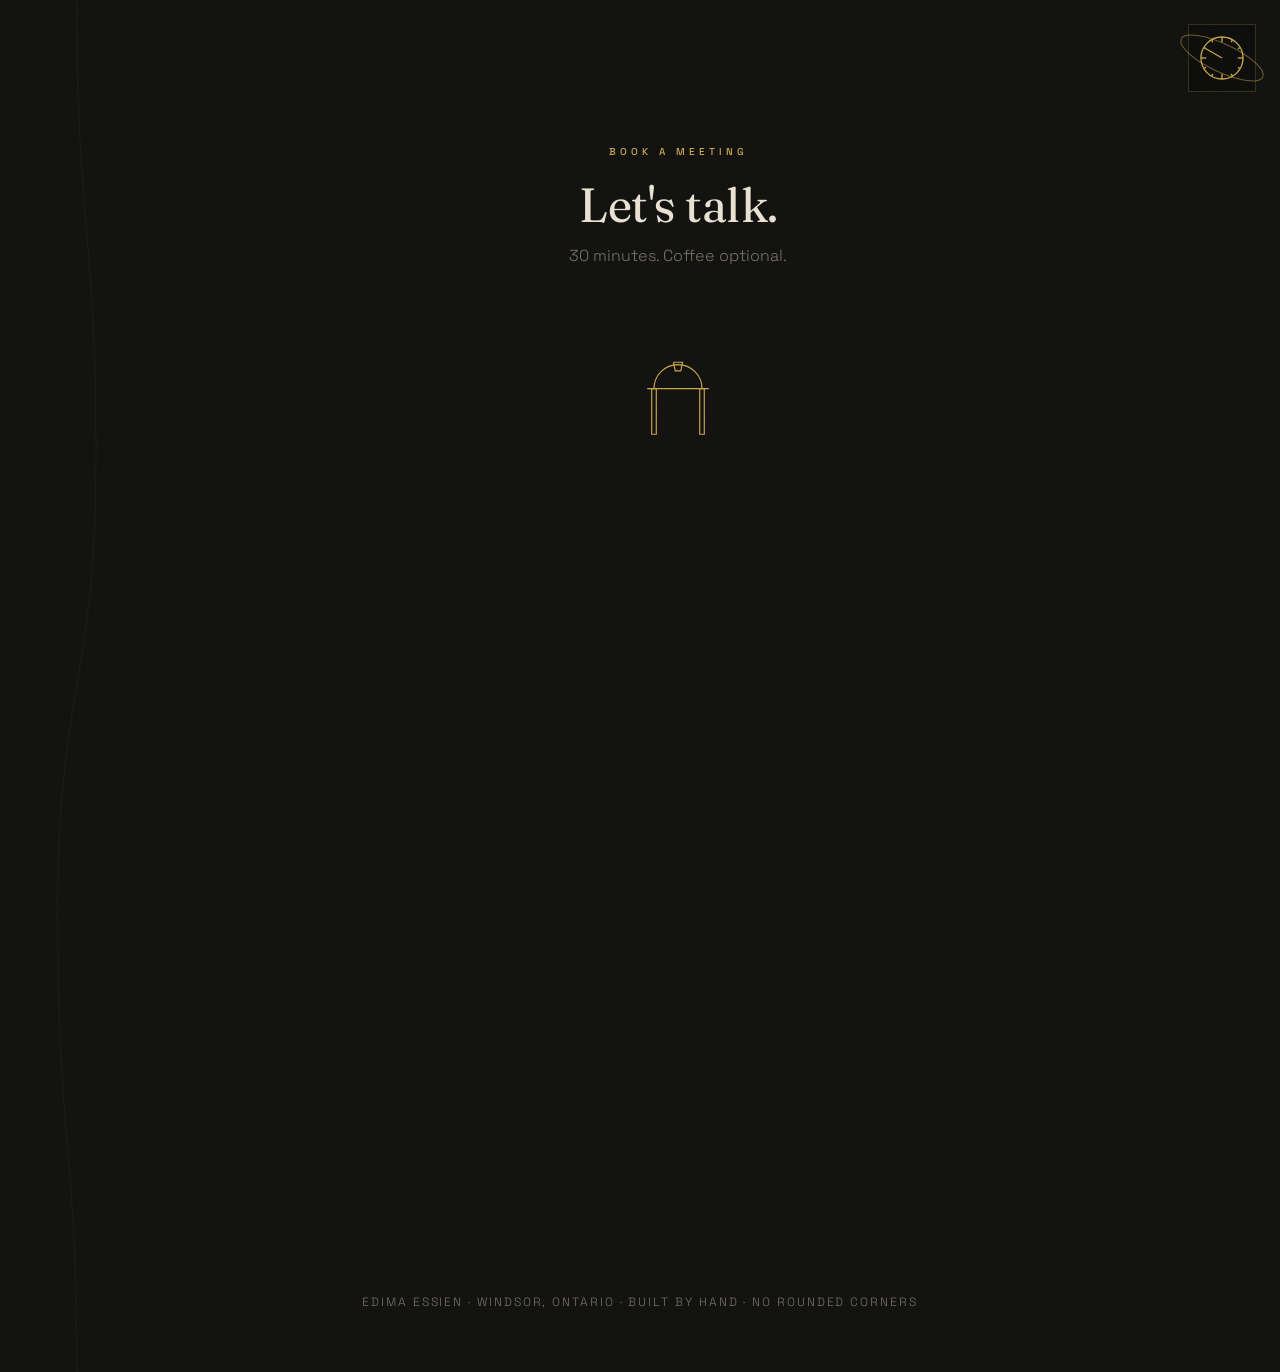
==== commit 2bd476cf: "Add files via upload" ====
--- a/calendar.html
+++ b/calendar.html
@@ -288,19 +288,50 @@
   var current = 'home';
   PAGES.forEach(function(p){ if (p.url === file) current = p.key; });
 
-  /* ---------- trigger ---------- */
+  /* ---------- trigger: ringed, pulsing star system ---------- */
   var trigger = document.getElementById('garden-trigger');
+  var trigPulseLayer = null;
   (function(){
     var o = ORN[current]();
     var h = o.span / 2;
     trigger.innerHTML =
-      '<svg viewBox="' + (-h) + ' ' + (-h) + ' ' + o.span + ' ' + o.span + '" xmlns="http://www.w3.org/2000/svg">' +
-      '<g fill="none" stroke="#C9A84C" stroke-width="2">' + o.inner + '</g></svg>';
-    Array.prototype.forEach.call(trigger.querySelectorAll('.dr'), function(el){
+      '<span class="gm-trig-halo" aria-hidden="true">' +
+        '<svg viewBox="0 0 144 144" xmlns="http://www.w3.org/2000/svg">' +
+          '<g class="gm-ring-spin"><g class="gm-ring-spin2">' +
+            '<ellipse class="gm-ring" cx="72" cy="72" rx="45" ry="14" fill="none" transform="rotate(25 72 72)"/>' +
+          '</g></g>' +
+          '<g class="gm-pulse-layer"></g>' +
+        '</svg>' +
+      '</span>' +
+      '<span class="gm-trig-orn">' +
+        '<svg viewBox="' + (-h) + ' ' + (-h) + ' ' + o.span + ' ' + o.span + '" xmlns="http://www.w3.org/2000/svg">' +
+        '<g fill="none" stroke="#C9A84C" stroke-width="2">' + o.inner + '</g></svg>' +
+      '</span>';
+    Array.prototype.forEach.call(trigger.querySelectorAll('.gm-trig-orn .dr'), function(el){
       el.style.strokeDasharray = 'none';
       el.style.strokeDashoffset = '0';
     });
+    trigPulseLayer = trigger.querySelector('.gm-pulse-layer');
   })();
+
+  /* supernova pulse: r 34 expanding to 70, opacity .6 to 0 over 800ms */
+  function trigPulse(){
+    if (reduced || !trigPulseLayer) return;
+    var c = document.createElementNS(NS, 'circle');
+    c.setAttribute('cx', 72); c.setAttribute('cy', 72); c.setAttribute('r', 70);
+    c.setAttribute('fill', 'none');
+    c.style.animation = 'gmTrigPulse 800ms ease-out forwards';
+    trigPulseLayer.appendChild(c);
+    setTimeout(function(){ if (c.parentNode) c.parentNode.removeChild(c); }, 950);
+  }
+  if (!reduced){
+    /* fires 1.5s after load, then every 4.5s */
+    setTimeout(function(){
+      trigPulse();
+      setInterval(trigPulse, 4500);
+    }, 1500);
+    trigger.addEventListener('mouseenter', trigPulse);
+  }
 
   /* ---------- the map: spine logic between six nodes ---------- */
   var map = document.getElementById('garden-map');
--- a/style.css
+++ b/style.css
@@ -65,20 +65,56 @@
    Deep space behind, ribbon of starlight between six star systems.
    ============================================================ */
 
-/* 48x48 floating trigger, fixed top-right, shows current page ornament */
+/* 68x68 floating trigger, fixed top-right: ringed star system */
 #garden-trigger{
   position:fixed;
   top:24px;right:24px;
-  width:48px;height:48px;
-  padding:7px;
+  width:68px;height:68px;
+  padding:10px;
   background:rgba(15,15,13,.85);
   border:1px solid var(--hairline);
   cursor:pointer;
   z-index:90;
+  overflow:visible;
   transition:border-color 160ms ease,background 160ms ease;
 }
 #garden-trigger:hover{border-color:var(--gold);background:var(--card);}
 #garden-trigger svg{width:100%;height:100%;display:block;overflow:visible;}
+
+/* halo layer: orbital ring + supernova pulses, larger than the button */
+.gm-trig-halo{
+  position:absolute;
+  top:50%;left:50%;
+  width:144px;height:144px;
+  transform:translate(-50%,-50%);
+  pointer-events:none;
+}
+.gm-ring{
+  stroke:var(--gold);stroke-width:1;fill:none;
+  opacity:.5;
+  transition:opacity .2s ease;
+}
+#garden-trigger:hover .gm-ring{opacity:1;}
+/* base spin: 8s per revolution. hover adds a second rotation so the
+   combined rate is one revolution per 1.5s, with no angle jump. */
+.gm-ring-spin,.gm-ring-spin2{transform-box:view-box;transform-origin:50% 50%;}
+.gm-ring-spin{animation:gmRingSpin 8s linear infinite;}
+.gm-ring-spin2{animation:gmRingSpin 1.846s linear infinite;animation-play-state:paused;}
+#garden-trigger:hover .gm-ring-spin2{animation-play-state:running;}
+@keyframes gmRingSpin{from{transform:rotate(0deg);}to{transform:rotate(360deg);}}
+
+.gm-pulse-layer circle{
+  fill:none;stroke:var(--gold);stroke-width:1;
+  opacity:0;
+  transform-box:fill-box;transform-origin:center;
+}
+@keyframes gmTrigPulse{
+  0%{transform:scale(.486);opacity:.6;}  /* r 34 of 70 */
+  100%{transform:scale(1);opacity:0;}    /* r 70 */
+}
+
+.gm-trig-orn{display:block;width:100%;height:100%;transition:transform 200ms ease;}
+#garden-trigger:hover .gm-trig-orn{transform:scale(1.15);}
 
 /* full-screen overlay */
 .gm-overlay{
@@ -216,6 +252,8 @@
   .gm-thread{opacity:.9;}
   .gm-label,.gm-overlay.open .gm-label{opacity:.75;transform:none;transition:none;}
   .gm-ornwrap,.gm-node:hover .gm-ornwrap{transition:none;transform:none;}
+  .gm-ring-spin,.gm-ring-spin2{animation:none;}
+  .gm-trig-orn,#garden-trigger:hover .gm-trig-orn{transition:none;transform:none;}
   #garden-close:hover{transform:none;}
   .ornament .dr,.o-inflow .dr{stroke-dashoffset:0 !important;transition:none !important;}
 }
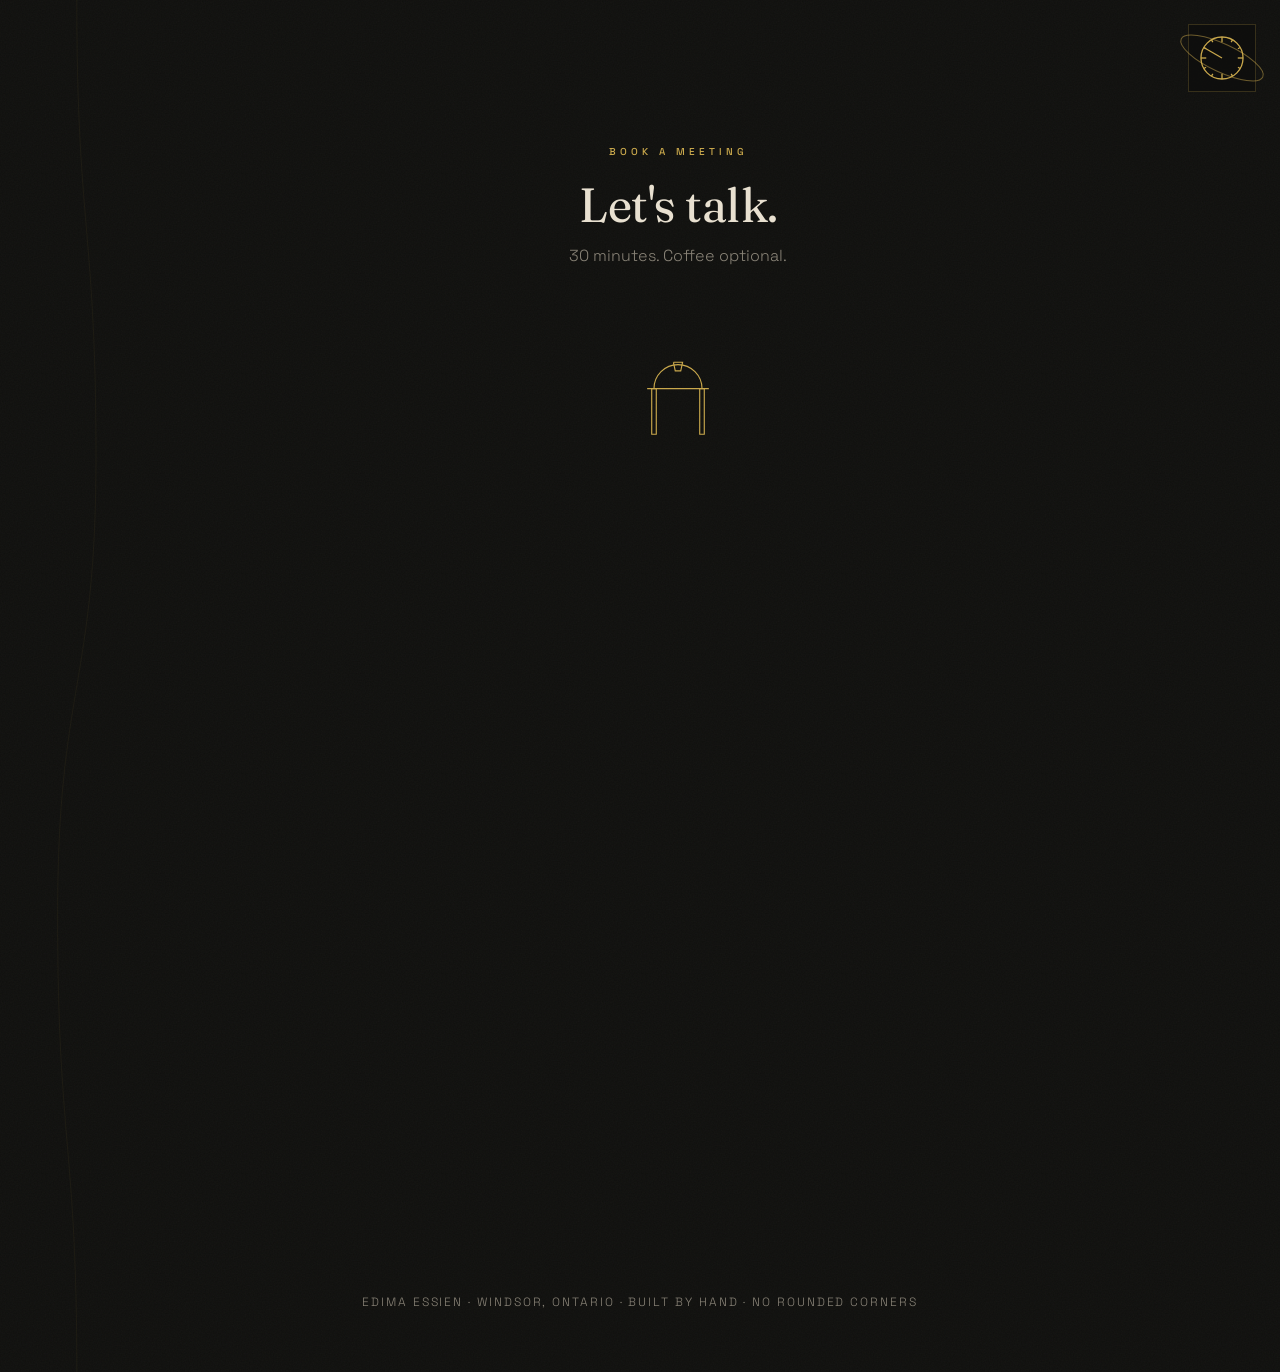
==== commit 52302e6c: "Add files via upload" ====
--- a/calendar.html
+++ b/calendar.html
@@ -1,10 +1,34 @@
 <!DOCTYPE html>
 <html lang="en">
 <head>
+  <!-- Google tag (gtag.js) -->
+<script async src="https://www.googletagmanager.com/gtag/js?id=G-Z8L5N1QT7N"></script>
+<script>
+  window.dataLayer = window.dataLayer || [];
+  function gtag(){dataLayer.push(arguments);}
+  gtag('js', new Date());
+
+  gtag('config', 'G-Z8L5N1QT7N');
+</script>
 <meta charset="UTF-8">
 <meta name="viewport" content="width=device-width, initial-scale=1.0">
 <title>Book a Meeting &mdash; Edima Essien</title>
 <meta name="description" content="Book a meeting with Edima Essien. 30 minutes. Coffee optional.">
+<link rel="icon" type="image/svg+xml" href="data:image/svg+xml,%3Csvg xmlns='http://www.w3.org/2000/svg' viewBox='0 0 64 64'%3E%3Crect width='64' height='64' fill='%230F0F0D'/%3E%3Cg fill='none' stroke='%23C9A84C' stroke-width='2.5'%3E%3Cpath d='M10 46 A22 22 0 0 1 54 46 Z'/%3E%3Cpath d='M32 46 L32 24 M32 46 L16.4 30.4 M32 46 L47.6 30.4'/%3E%3C/g%3E%3C/svg%3E">
+<meta name="theme-color" content="#0F0F0D">
+<link rel="canonical" href="https://mressien7.github.io/e/calendar.html">
+<meta property="og:type" content="website">
+<meta property="og:site_name" content="Edima Essien">
+<meta property="og:title" content="Book a Meeting &mdash; Edima Essien">
+<meta property="og:description" content="Book a meeting with Edima Essien. 30 minutes. Coffee optional.">
+<meta property="og:url" content="https://mressien7.github.io/e/calendar.html">
+<meta property="og:image" content="https://mressien7.github.io/e/og.png">
+<meta property="og:image:width" content="1200">
+<meta property="og:image:height" content="630">
+<meta name="twitter:card" content="summary_large_image">
+<meta name="twitter:title" content="Book a Meeting &mdash; Edima Essien">
+<meta name="twitter:description" content="Book a meeting with Edima Essien. 30 minutes. Coffee optional.">
+<meta name="twitter:image" content="https://mressien7.github.io/e/og.png">
 <link rel="preconnect" href="https://fonts.googleapis.com">
 <link rel="preconnect" href="https://fonts.gstatic.com" crossorigin>
 <link rel="stylesheet" href="style.css">
@@ -65,7 +89,7 @@
   <div class="clearing">
     <!-- Replace [EDIMA-USERNAME] with your Calendly username -->
     <div class="calendly-inline-widget"
-         data-url="https://calendly.com/[EDIMA-USERNAME]"
+         data-url="https://calendly.com/essienedima74/30min"
          style="min-width:320px;height:700px;">
     </div>
     <script src="https://assets.calendly.com/assets/external/widget.js" async></script>
@@ -164,463 +188,20 @@
 </script>
 
 <!-- ============================================================
-     GARDEN MAP NAVIGATION (cosmic) : shared component
-     Paste this block just before </body> on every page.
+     GARDEN MAP NAVIGATION : shared component
+     Markup here; behavior lives in garden-map.js (one copy, site-wide).
      Requires style.css to be linked in <head>.
      ============================================================ -->
 <button id="garden-trigger" aria-label="Open the garden map" aria-haspopup="dialog"></button>
 
-<div id="garden-overlay" class="gm-overlay" role="dialog" aria-modal="true" aria-label="Garden map navigation">
+<div id="garden-overlay" class="gm-overlay" role="dialog" aria-modal="true" aria-label="Garden map navigation" aria-hidden="true" inert>
   <canvas id="gm-canvas" aria-hidden="true"></canvas>
   <p class="gm-title">The Garden Map</p>
   <button id="garden-close" aria-label="Close the garden map">&times;</button>
   <svg id="garden-map" viewBox="0 0 600 800" preserveAspectRatio="xMidYMid meet" xmlns="http://www.w3.org/2000/svg"></svg>
 </div>
 
-<script>
-/* ---------- page transitions (global) ---------- */
-function navigateTo(url){
-  var reduced = window.matchMedia('(prefers-reduced-motion: reduce)').matches;
-  if (reduced){ window.location.href = url; return; }
-  document.body.style.transition = 'opacity 400ms ease';
-  document.body.style.opacity = 0;
-  setTimeout(function(){ window.location.href = url; }, 400);
-}
-
-(function(){
-  var reduced = window.matchMedia('(prefers-reduced-motion: reduce)').matches;
-  var NS = 'http://www.w3.org/2000/svg';
-
-  /* ---------- fade in on load ---------- */
-  if (!reduced){
-    document.body.style.opacity = '0';
-    requestAnimationFrame(function(){
-      document.body.style.transition = 'opacity 400ms ease';
-      requestAnimationFrame(function(){ document.body.style.opacity = '1'; });
-    });
-  }
-
-  /* ---------- the six destinations ---------- */
-  var PAGES = [
-    { key:'home',       label:'HOME',       url:'index.html',      swing: 0    },
-    { key:'portfolio',  label:'PORTFOLIO',  url:'portfolio.html',  swing:-1    },
-    { key:'resume',     label:'R\u00C9SUM\u00C9', url:'resume.html', swing: 1   },
-    { key:'dashboard',  label:'DASHBOARD',  url:'dashboard.html',  swing:-0.7  },
-    { key:'university', label:'UNIVERSITY', url:'university.html', swing: 0.7  },
-    { key:'calendar',   label:'CALENDAR',   url:'calendar.html',   swing: 0    }
-  ];
-
-  /* ---------- ornament geometry ----------
-     every element: class="dr", pathLength="100", and explicit fill="none".
-     stroke only; nothing in the map ever fills. */
-  function E(tag, a){
-    var s = '<' + tag + ' class="dr" pathLength="100" fill="none"';
-    for (var k in a) s += ' ' + k + '="' + a[k] + '"';
-    return s + '/>';
-  }
-  function ornHome(){
-    var s = E('path',{d:'M -36 18 A 36 36 0 0 1 36 18 L -36 18 Z'});
-    for (var i = 0; i <= 8; i++){
-      var a = i * 22.5 * Math.PI / 180;
-      s += E('path',{d:'M 0 18 L ' + (36*Math.cos(a)).toFixed(2) + ' ' + (18 - 36*Math.sin(a)).toFixed(2)});
-    }
-    var curl = 'M 0 -20 C 1.5 -25, 5 -28.5, 8 -27 C 10.5 -25.8, 10 -22.5, 7.5 -22.6 C 5.8 -22.7, 5.6 -24.6, 7 -25.4';
-    [11.25,56.25,101.25,146.25].forEach(function(t){
-      s += E('path',{d:curl, transform:'translate(0,18) rotate(' + (90 - t).toFixed(2) + ')'});
-    });
-    return { span:88, inner:s };
-  }
-  function ornPortfolio(){
-    var s = E('rect',{x:-26,y:-26,width:52,height:52});
-    s += E('rect',{x:-26,y:-26,width:52,height:52,transform:'rotate(45)'});
-    for (var i = 0; i < 8; i++){
-      s += '<g transform="rotate(' + (i*45) + ')">'
-         + E('circle',{cx:0,cy:-40,r:2})
-         + E('path',{d:'M 0 -43 C 1.5 -45.5, 1 -48, -0.8 -49.5'})
-         + '</g>';
-    }
-    return { span:104, inner:s };
-  }
-  function ornResume(){
-    var s = E('circle',{r:34});
-    s += E('path',{d:'M -19 -19 L 19 19'}) + E('path',{d:'M -19 19 L 19 -19'});
-    [0,90,180,270].forEach(function(r){
-      s += '<g transform="rotate(' + r + ')">'
-         + E('path',{d:'M -5 -33.6 C -4.5 -40, -2.5 -44.5, 0 -48'})
-         + E('path',{d:'M 5 -33.6 C 4.5 -40, 2.5 -44.5, 0 -48'})
-         + '</g>';
-    });
-    return { span:104, inner:s };
-  }
-  function ornDashboard(){
-    var s = E('path',{d:'M -28 14 L 28 14'});
-    s += E('path',{d:'M -28 14 A 28 28 0 0 1 28 14'});
-    [0,45,90,135,180].forEach(function(a){
-      s += E('path',{d:'M 0 -28 L 0 -23', transform:'translate(0,14) rotate(' + (a - 90) + ')'});
-    });
-    s += E('path',{d:'M 0 0 L 0 -24', transform:'translate(0,14) rotate(-50)'});
-    s += E('circle',{cx:0,cy:14,r:2.5});
-    return { span:72, inner:s };
-  }
-  function ornUniversity(){
-    var s = E('rect',{x:-23,y:-10,width:4,height:40});
-    s += E('rect',{x:19,y:-10,width:4,height:40});
-    s += E('path',{d:'M -27 -10 L 27 -10'});
-    s += E('path',{d:'M -21 -10 A 21 21 0 0 1 21 -10'});
-    s += E('path',{d:'M -4 -33 L 4 -33 L 2.4 -25.5 L -2.4 -25.5 Z'});
-    return { span:70, inner:s };
-  }
-  function ornCalendar(){
-    var s = E('circle',{r:32});
-    for (var i = 0; i < 12; i++){
-      s += E('path',{d:'M 0 -32 L 0 ' + (i % 3 === 0 ? -24 : -28), transform:'rotate(' + (i*30) + ')'});
-    }
-    s += E('path',{d:'M 0 0 L 0 -32', transform:'rotate(300)'});
-    return { span:70, inner:s };
-  }
-  var ORN = {
-    home: ornHome, portfolio: ornPortfolio, resume: ornResume,
-    dashboard: ornDashboard, university: ornUniversity, calendar: ornCalendar
-  };
-
-  /* ---------- detect current page ---------- */
-  var file = (window.location.pathname.split('/').pop() || 'index.html').toLowerCase();
-  var current = 'home';
-  PAGES.forEach(function(p){ if (p.url === file) current = p.key; });
-
-  /* ---------- trigger: ringed, pulsing star system ---------- */
-  var trigger = document.getElementById('garden-trigger');
-  var trigPulseLayer = null;
-  (function(){
-    var o = ORN[current]();
-    var h = o.span / 2;
-    trigger.innerHTML =
-      '<span class="gm-trig-halo" aria-hidden="true">' +
-        '<svg viewBox="0 0 144 144" xmlns="http://www.w3.org/2000/svg">' +
-          '<g class="gm-ring-spin"><g class="gm-ring-spin2">' +
-            '<ellipse class="gm-ring" cx="72" cy="72" rx="45" ry="14" fill="none" transform="rotate(25 72 72)"/>' +
-          '</g></g>' +
-          '<g class="gm-pulse-layer"></g>' +
-        '</svg>' +
-      '</span>' +
-      '<span class="gm-trig-orn">' +
-        '<svg viewBox="' + (-h) + ' ' + (-h) + ' ' + o.span + ' ' + o.span + '" xmlns="http://www.w3.org/2000/svg">' +
-        '<g fill="none" stroke="#C9A84C" stroke-width="2">' + o.inner + '</g></svg>' +
-      '</span>';
-    Array.prototype.forEach.call(trigger.querySelectorAll('.gm-trig-orn .dr'), function(el){
-      el.style.strokeDasharray = 'none';
-      el.style.strokeDashoffset = '0';
-    });
-    trigPulseLayer = trigger.querySelector('.gm-pulse-layer');
-  })();
-
-  /* supernova pulse: r 34 expanding to 70, opacity .6 to 0 over 800ms */
-  function trigPulse(){
-    if (reduced || !trigPulseLayer) return;
-    var c = document.createElementNS(NS, 'circle');
-    c.setAttribute('cx', 72); c.setAttribute('cy', 72); c.setAttribute('r', 70);
-    c.setAttribute('fill', 'none');
-    c.style.animation = 'gmTrigPulse 800ms ease-out forwards';
-    trigPulseLayer.appendChild(c);
-    setTimeout(function(){ if (c.parentNode) c.parentNode.removeChild(c); }, 950);
-  }
-  if (!reduced){
-    /* fires 1.5s after load, then every 4.5s */
-    setTimeout(function(){
-      trigPulse();
-      setInterval(trigPulse, 4500);
-    }, 1500);
-    trigger.addEventListener('mouseenter', trigPulse);
-  }
-
-  /* ---------- the map: spine logic between six nodes ---------- */
-  var map = document.getElementById('garden-map');
-  var CX = 300, AMP = 150, Y0 = 90, STEP = 124, NODE = 64;
-
-  var nodesXY = PAGES.map(function(p, i){
-    return { x: CX + AMP * p.swing, y: Y0 + i * STEP };
-  });
-  var d = 'M ' + nodesXY[0].x + ' ' + nodesXY[0].y;
-  for (var i = 1; i < nodesXY.length; i++){
-    var a = nodesXY[i-1], b = nodesXY[i];
-    var ym = (a.y + b.y) / 2;
-    d += ' C ' + a.x + ' ' + ym + ', ' + b.x + ' ' + ym + ', ' + b.x + ' ' + b.y;
-  }
-
-  /* the spiral path: three layered strokes on the same d, all fill="none" */
-  var svgStr =
-    '<path class="gm-glow" fill="none" d="' + d + '"/>' +
-    '<path class="gm-coreglow" fill="none" d="' + d + '"/>' +
-    '<path class="gm-thread" fill="none" d="' + d + '"/>';
-
-  PAGES.forEach(function(p, i){
-    var o = ORN[p.key]();
-    var k = (NODE / o.span).toFixed(4);
-    var pos = nodesXY[i];
-    svgStr +=
-      '<g class="gm-node' + (p.key === current ? ' current' : '') + '"' +
-      ' transform="translate(' + pos.x + ',' + pos.y + ')"' +
-      ' style="--dd:' + (900 + i*150) + 'ms;--ld:' + (1200 + i*100) + 'ms"' +
-      ' role="link" tabindex="0" aria-label="' + p.label + '"' +
-      ' data-url="' + p.url + '"' +
-      ' onclick="navigateTo(\'' + p.url + '\')">' +
-      /* burst layer sits outside the counter-rotating group so expanding
-         circles never disturb its bounding box */
-      '<g class="gm-burst"></g>' +
-      '<g class="gm-upright">' +
-      /* symmetric r=60 hit area keeps the fill-box center exactly on the
-         path point, so the counter-rotation pivot is exact */
-      '<circle r="60" fill="none" stroke="none" pointer-events="all"/>' +
-      '<g class="gm-ornwrap"><g fill="none" stroke="#C9A84C" stroke-width="1" transform="scale(' + k + ')">' + o.inner + '</g></g>' +
-      '<circle class="gm-base" r="4.5"/>' +
-      '<text class="gm-label" y="50">' + p.label + '</text>' +
-      '</g></g>';
-  });
-  map.innerHTML = svgStr;
-
-  var glow = map.querySelector('.gm-glow');
-  var coreglow = map.querySelector('.gm-coreglow');
-  var pathLen = 2000;
-  try { pathLen = glow.getTotalLength(); } catch(e){}
-
-  /* ---------- supernova bursts ---------- */
-  function burst(node, strong){
-    if (reduced) return;
-    var layer = node.querySelector('.gm-burst');
-    [60, 80, 100].forEach(function(r, i){
-      var c = document.createElementNS(NS, 'circle');
-      c.setAttribute('r', r);
-      c.setAttribute('fill', 'none');
-      c.setAttribute('stroke', '#C9A84C');
-      c.setAttribute('stroke-width', strong ? 2 : 1.25);
-      c.style.opacity = '0';
-      c.style.animation = 'gmNova 800ms ease-out ' + (i * 150) + 'ms forwards';
-      layer.appendChild(c);
-      setTimeout(function(){ if (c.parentNode) c.parentNode.removeChild(c); }, 1500 + i * 150);
-    });
-  }
-
-  /* ---------- deep space canvas: nebula, star field, shooting stars ---------- */
-  var overlay = document.getElementById('garden-overlay');
-  var canvas = document.getElementById('gm-canvas');
-  var ctx = canvas.getContext('2d');
-  var stars = [], shoots = [], rafId = null, openT = 0, nextShoot = 0;
-
-  function easeOut(t){ return 1 - Math.pow(1 - t, 3); }
-  function clamp01(v){ return Math.min(1, Math.max(0, v)); }
-
-  function sizeCanvas(){
-    var dpr = Math.min(2, window.devicePixelRatio || 1);
-    var w = overlay.clientWidth, h = overlay.clientHeight;
-    canvas.width = w * dpr; canvas.height = h * dpr;
-    ctx.setTransform(dpr, 0, 0, dpr, 0, 0);
-    genStars(w, h);
-  }
-  function genStars(w, h){
-    stars = [];
-    var layers = [
-      { n:140, r:[0.5,0.5], a:[0.2,0.4], p:[3000,5000] }, /* far */
-      { n:100, r:[1,1],     a:[0.4,0.7], p:[1500,3000] }, /* mid */
-      { n:60,  r:[1.5,2],   a:[0.8,1.0], p:[800,1500]  }  /* near */
-    ];
-    var cx = w/2, cy = h/2, reach = Math.hypot(w, h) * 0.62;
-    layers.forEach(function(L){
-      for (var i = 0; i < L.n; i++){
-        var fx = Math.random() * w, fy = Math.random() * h;
-        var dx = fx - cx, dy = fy - cy, m = Math.hypot(dx, dy) || 1;
-        stars.push({
-          fx: fx, fy: fy,
-          ex: cx + dx/m * reach, ey: cy + dy/m * reach, /* warp-in start, beyond the edge */
-          r: L.r[0] + Math.random() * (L.r[1] - L.r[0]),
-          a: L.a[0] + Math.random() * (L.a[1] - L.a[0]),
-          p: L.p[0] + Math.random() * (L.p[1] - L.p[0]),
-          ph: Math.random() * Math.PI * 2,
-          wd: Math.random() * 300,
-          c: Math.random() < 0.5 ? '255,255,255' : '255,244,224' /* white / warm white */
-        });
-      }
-    });
-  }
-
-  function paintNebula(t, w, h){
-    var alpha = 0.4 * easeOut(clamp01((t - 100) / 600)); /* step 2: fade in */
-    if (alpha <= 0) return;
-    var dmax = Math.max(w, h);
-    ctx.save();
-    ctx.translate(w/2, h/2);
-    ctx.rotate((t / 40000) * Math.PI * 2); /* one revolution every 40s */
-    ctx.globalAlpha = alpha;
-    if (ctx.createConicGradient){
-      var g = ctx.createConicGradient(0, 0, 0);
-      g.addColorStop(0.00, '#0F0F0D');
-      g.addColorStop(0.10, '#1a0a2e');
-      g.addColorStop(0.24, '#0F0F0D');
-      g.addColorStop(0.38, '#0d1b2a');
-      g.addColorStop(0.54, '#0F0F0D');
-      g.addColorStop(0.70, '#2a1500');
-      g.addColorStop(0.86, '#0F0F0D');
-      g.addColorStop(1.00, '#0F0F0D');
-      ctx.fillStyle = g;
-      ctx.fillRect(-dmax, -dmax, dmax*2, dmax*2);
-    } else {
-      /* fallback: three slowly orbiting radial arms */
-      [['#1a0a2e',0],['#0d1b2a',2.1],['#2a1500',4.2]].forEach(function(arm){
-        var ax = Math.cos(arm[1]) * dmax * 0.3, ay = Math.sin(arm[1]) * dmax * 0.3;
-        var rg = ctx.createRadialGradient(ax, ay, 0, ax, ay, dmax * 0.55);
-        rg.addColorStop(0, arm[0]); rg.addColorStop(1, 'rgba(15,15,13,0)');
-        ctx.fillStyle = rg;
-        ctx.fillRect(-dmax, -dmax, dmax*2, dmax*2);
-      });
-    }
-    ctx.restore();
-    /* radial falloff so the galaxy darkens toward the edges */
-    var v = ctx.createRadialGradient(w/2, h/2, Math.min(w,h)*0.2, w/2, h/2, Math.max(w,h)*0.75);
-    v.addColorStop(0, 'rgba(15,15,13,0)');
-    v.addColorStop(1, 'rgba(15,15,13,' + (alpha * 0.9) + ')');
-    ctx.fillStyle = v;
-    ctx.fillRect(0, 0, w, h);
-  }
-
-  function paintStars(t, now){
-    for (var i = 0; i < stars.length; i++){
-      var s = stars[i];
-      var wp = reduced ? 1 : easeOut(clamp01((t - 200 - s.wd) / 600)); /* step 3: warp in */
-      if (wp <= 0) continue;
-      var x = s.ex + (s.fx - s.ex) * wp;
-      var y = s.ey + (s.fy - s.ey) * wp;
-      var tw = reduced ? 1 : (0.7 + 0.3 * Math.sin((now / s.p) * Math.PI * 2 + s.ph));
-      ctx.globalAlpha = s.a * tw * wp;
-      ctx.fillStyle = 'rgb(' + s.c + ')';
-      ctx.beginPath();
-      ctx.arc(x, y, s.r * wp, 0, Math.PI * 2);
-      ctx.fill();
-    }
-    ctx.globalAlpha = 1;
-  }
-
-  function paintShoots(now, t, w, h){
-    if (reduced) return;
-    if (t > 1500 && now >= nextShoot){
-      var dir = Math.random() < 0.5 ? 1 : -1;
-      var ang = (25 + Math.random() * 20) * Math.PI / 180;
-      shoots.push({
-        x: Math.random() * w, y: Math.random() * h * 0.5,
-        ca: Math.cos(ang) * dir, sa: Math.sin(ang),
-        len: 80 + Math.random() * 40,
-        travel: 240 + Math.random() * 120,
-        start: now
-      });
-      nextShoot = now + 4000 + Math.random() * 3000; /* every 4 to 7 seconds */
-    }
-    for (var i = shoots.length - 1; i >= 0; i--){
-      var s = shoots[i];
-      var p = (now - s.start) / 600;
-      if (p >= 1){ shoots.splice(i, 1); continue; }
-      var hx = s.x + s.ca * s.travel * p;
-      var hy = s.y + s.sa * s.travel * p;
-      var tx = hx - s.ca * s.len;
-      var ty = hy - s.sa * s.len;
-      var g = ctx.createLinearGradient(hx, hy, tx, ty);
-      g.addColorStop(0, 'rgba(255,255,255,' + (0.9 * (1 - p)) + ')');
-      g.addColorStop(1, 'rgba(255,255,255,0)');
-      ctx.strokeStyle = g;
-      ctx.lineWidth = 1.2;
-      ctx.beginPath();
-      ctx.moveTo(hx, hy);
-      ctx.lineTo(tx, ty);
-      ctx.stroke();
-    }
-  }
-
-  function frame(now){
-    if (!openT) openT = now;
-    var t = now - openT;
-    var w = overlay.clientWidth, h = overlay.clientHeight;
-    ctx.fillStyle = '#0F0F0D';
-    ctx.fillRect(0, 0, w, h);
-    paintNebula(t, w, h);
-    paintStars(t, now);
-    paintShoots(now, t, w, h);
-    if (overlay.classList.contains('open') && !reduced){
-      rafId = requestAnimationFrame(frame);
-    }
-  }
-
-  /* ---------- open / close ---------- */
-  var closeBtn = document.getElementById('garden-close');
-
-  function openMap(){
-    overlay.classList.add('open');
-    sizeCanvas();
-    openT = 0;
-    shoots = [];
-    nextShoot = performance.now() + 4000 + Math.random() * 3000;
-    if (reduced){
-      /* one static painting of the galaxy */
-      openT = performance.now() - 99999;
-      frame(performance.now());
-      glow.style.strokeDasharray = 'none';
-      coreglow.style.strokeDasharray = 'none';
-      glow.style.strokeDashoffset = '0';
-      coreglow.style.strokeDashoffset = '0';
-    } else {
-      /* step 4: spiral path draws itself in (800ms, from 500ms) */
-      [glow, coreglow].forEach(function(p){
-        p.style.transition = 'none';
-        p.style.strokeDasharray = pathLen;
-        p.style.strokeDashoffset = pathLen;
-      });
-      void map.getBoundingClientRect(); /* reflow */
-      [glow, coreglow].forEach(function(p){
-        p.style.transition = 'stroke-dashoffset .8s ease-out .5s';
-        p.style.strokeDashoffset = '0';
-      });
-      rafId = requestAnimationFrame(frame);
-    }
-    closeBtn.focus();
-  }
-  function closeMap(){
-    overlay.classList.remove('open');
-    if (rafId){ cancelAnimationFrame(rafId); rafId = null; }
-    if (!reduced){
-      [glow, coreglow].forEach(function(p){
-        p.style.transition = 'none';
-        p.style.strokeDashoffset = pathLen;
-      });
-    }
-    trigger.focus();
-  }
-
-  trigger.addEventListener('click', openMap);
-  closeBtn.addEventListener('click', closeMap);
-  overlay.addEventListener('click', function(e){
-    if (e.target === overlay || e.target === canvas || e.target === map) closeMap();
-  });
-  document.addEventListener('keydown', function(e){
-    if (e.key === 'Escape' && overlay.classList.contains('open')) closeMap();
-    if ((e.key === 'Enter' || e.key === ' ') &&
-        document.activeElement && document.activeElement.classList &&
-        document.activeElement.classList.contains('gm-node')){
-      e.preventDefault();
-      burst(document.activeElement, true);
-      navigateTo(document.activeElement.getAttribute('data-url'));
-    }
-  });
-
-  /* hover supernova + click supernova at maximum intensity */
-  Array.prototype.forEach.call(map.querySelectorAll('.gm-node'), function(node){
-    node.addEventListener('mouseenter', function(){ burst(node, false); });
-    node.addEventListener('click', function(){ burst(node, true); });
-  });
-
-  var grt = null;
-  window.addEventListener('resize', function(){
-    if (!overlay.classList.contains('open')) return;
-    clearTimeout(grt);
-    grt = setTimeout(function(){ sizeCanvas(); if (reduced) frame(performance.now()); }, 150);
-  });
-})();
-</script>
+<script src="garden-map.js"></script>
 <!-- ============================================================
      END GARDEN MAP NAVIGATION
      ============================================================ -->
--- a/style.css
+++ b/style.css
@@ -8,7 +8,7 @@
   --bg:#0F0F0D;
   --gold:#C9A84C;
   --ink:#E8E0D0;
-  --dim:#7A7468;
+  --dim:#8A8478; /* meets WCAG AA on the #0F0F0D ground */
   --card:#181814;
   --card-hover:#1E1E18;
   --hairline:rgba(201,168,76,.22);
